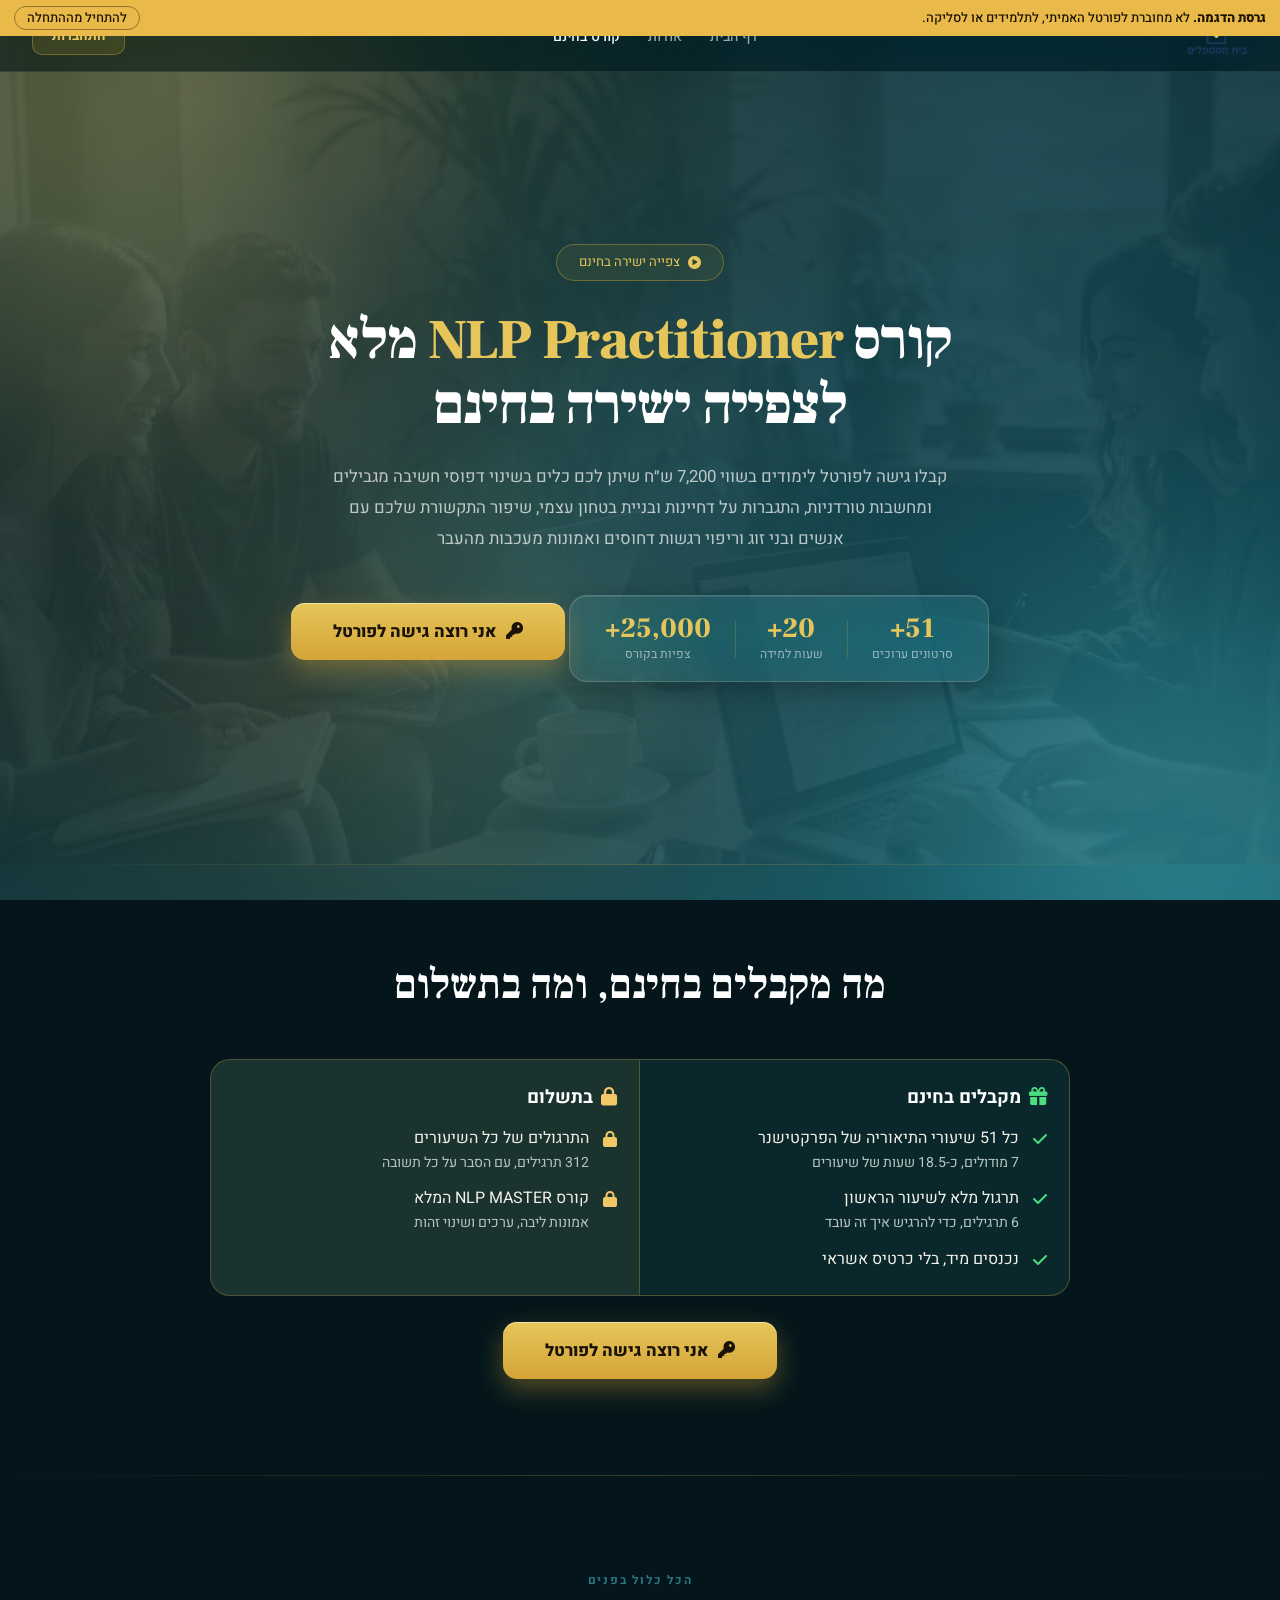
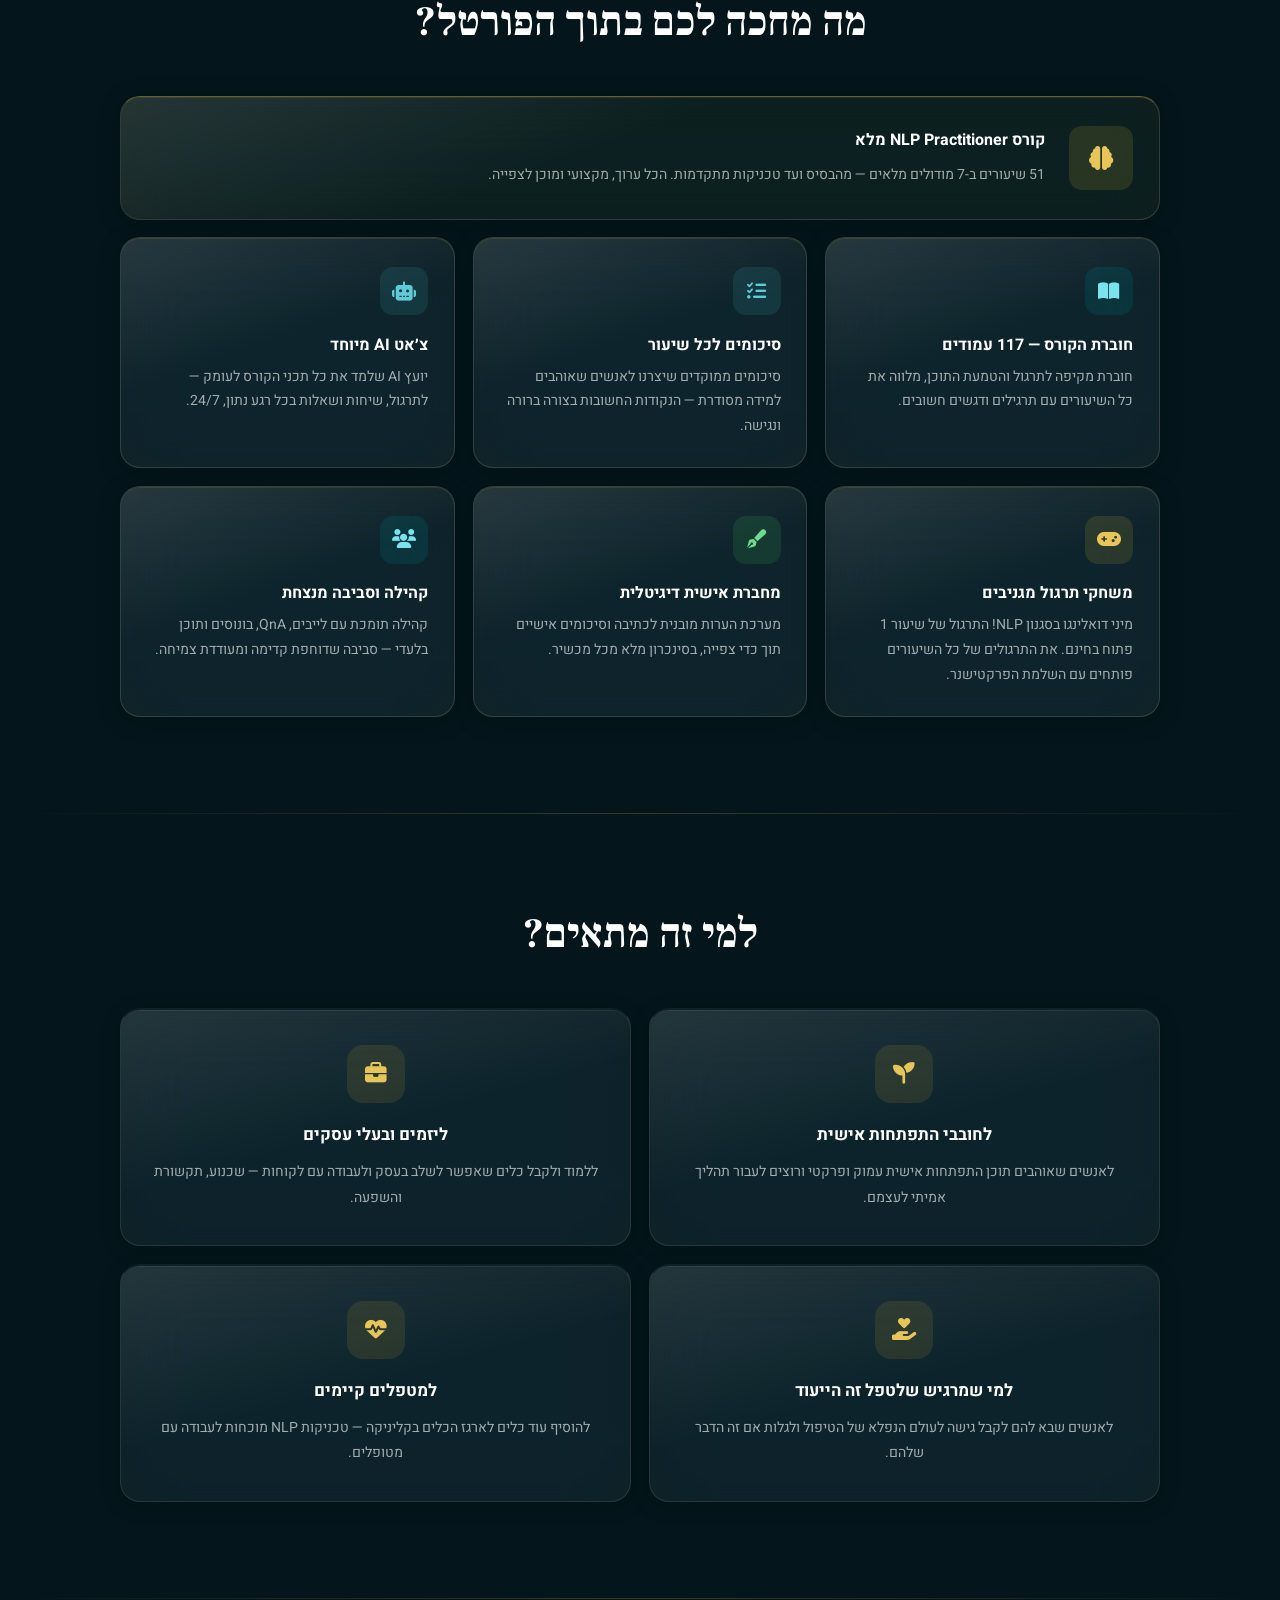
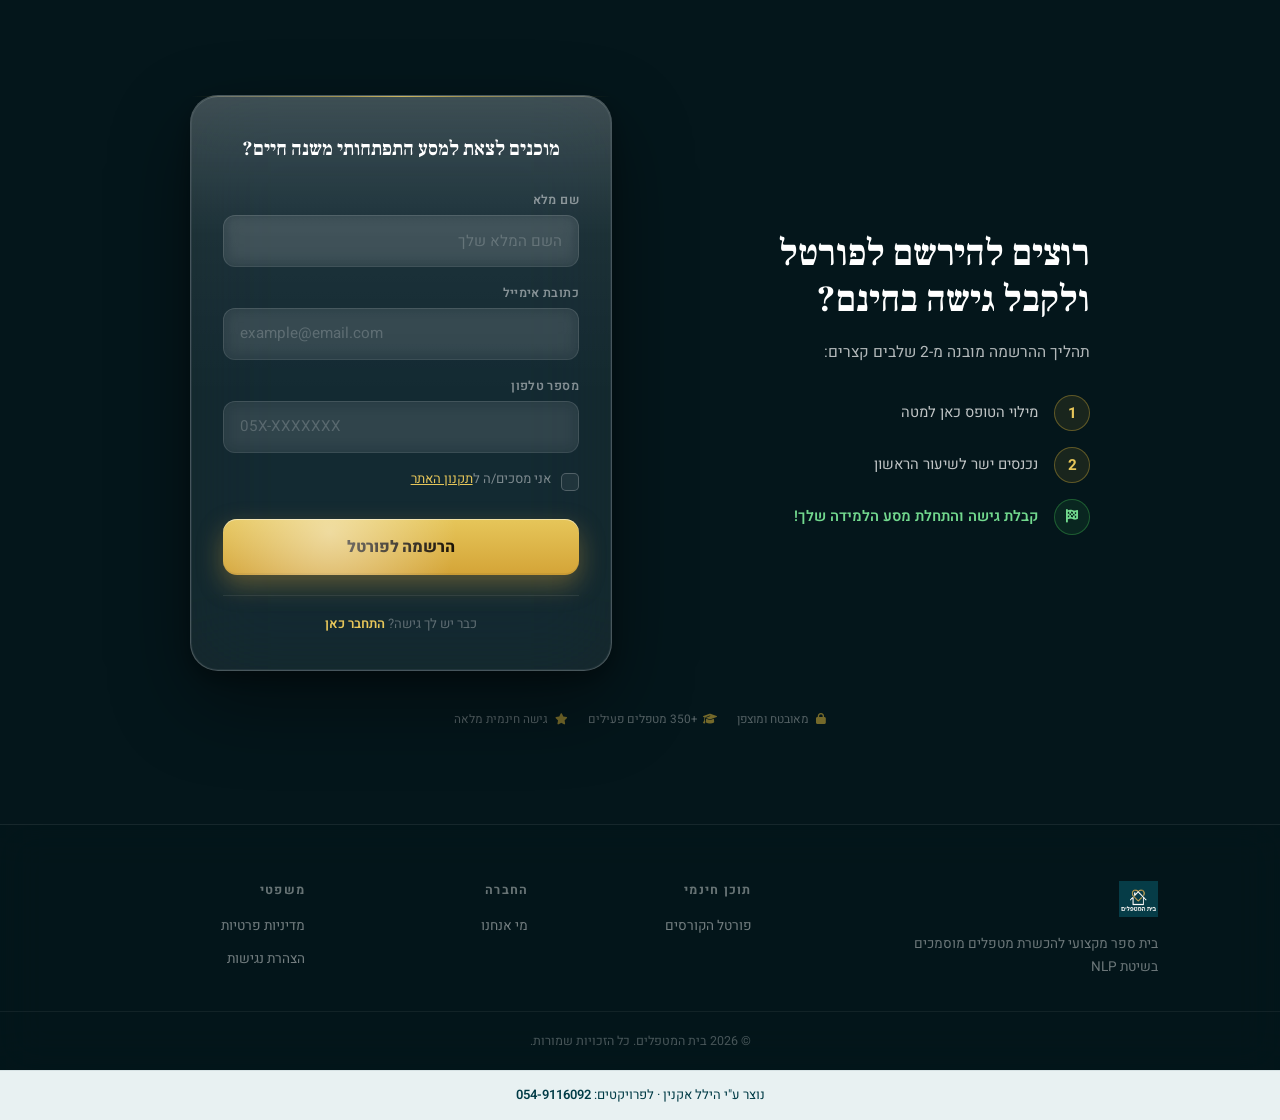
==== pages/free-portal.html @ 1d609da8 "דמו: מודל מכירה חדש לבית המטפלים (עותק של הפורטל החי 76765b6, בלי מסד ובלי סליקה) Co-Authored-By: Cl" ====
<!DOCTYPE html>
<html lang="he" dir="rtl">
<head>
    <meta charset="UTF-8">
    <meta name="viewport" content="width=device-width, initial-scale=1.0, maximum-scale=5, viewport-fit=cover">
    <link rel="preconnect" href="https://fonts.googleapis.com" crossorigin>
    <link rel="preconnect" href="https://fonts.gstatic.com" crossorigin>
    <!-- The hero is a CSS background, so the browser only finds it after the CSS
         parses — and it is this page's LCP element. Start it with the HTML. -->
    <link rel="preload" as="image" href="../assets/free-portal-hero.webp" fetchpriority="high">
    <meta name="theme-color" content="#003B46">
    <meta name="apple-mobile-web-app-capable" content="yes">
    <meta name="apple-mobile-web-app-status-bar-style" content="black">
    <meta property="og:title" content="פורטל הלמידה של בית המטפלים — הכשרת NLP Practitioner">
    <meta property="og:description" content="קורס NLP Practitioner מלא לצפייה ישירה בחינם — 51+ סרטונים, 20+ שעות למידה. קבלו גישה לפורטל לימודים בשווי 7,200 ש״ח">
    <meta property="og:type" content="website">
    <meta property="og:url" content="https://www.therapist-home.com/pages/free-portal.html">
    <meta property="og:image" content="https://www.therapist-home.com/assets/logo.png">
    <meta property="og:locale" content="he_IL">
    
    <link rel="apple-touch-icon" href="/assets/pwa/apple-touch-icon-180.png">
    <title>פורטל הלמידה של בית המטפלים | הכשרת NLP Practitioner</title>
    <meta name="description" content="קורס NLP Practitioner מלא לצפייה ישירה בחינם — 51+ סרטונים, 20+ שעות למידה. קבלו גישה לפורטל לימודים בשווי 7,200 ש״ח">

    

    <link href="https://fonts.googleapis.com/css2?family=Frank+Ruhl+Libre:wght@500;700;900&family=Heebo:wght@300;400;500;600;700;800&display=swap" rel="stylesheet">
    <link rel="stylesheet" href="https://cdnjs.cloudflare.com/ajax/libs/font-awesome/6.5.1/css/all.min.css" media="print" onload="this.media='all'">

    <!-- Capture ?ref= param BEFORE auth redirect -->
    <script>
        (function(){try{var p=new URLSearchParams(location.search);var r=p.get('ref');
        if(r&&r.length>10)localStorage.setItem('referrer_data',JSON.stringify({referrer_id:r,captured_at:Date.now()}));
        }catch(e){}})();
    </script>

    <!-- Early auth redirect -->
    
    <script src="../js/demo-mock.js"></script>
<script src="../js/demo-data.js"></script>
    <script src="../js/supabase-config.js"></script>
    <script>
        (async function() {
            try {
                const sb = window.supabase.createClient(window.SUPABASE_CONFIG.url, window.SUPABASE_CONFIG.anonKey);
                const { data: { session } } = await sb.auth.getSession();
                if (session?.user) {
                    let done = localStorage.getItem('portal_questionnaire_done');
                    if (!done) {
                        // admin/paid_customer never fill the lead questionnaire — let them through
                        try {
                            const { data: profile } = await sb.from('profiles').select('role').eq('id', session.user.id).single();
                            if (profile && (profile.role === 'admin' || profile.role === 'paid_customer')) done = true;
                        } catch (e2) {}
                    }
                    var dest = done ? 'course-library-v2.html' : 'portal-questionnaire.html';
                    var ref = new URLSearchParams(location.search).get('ref');
                    if (ref) dest += (dest.includes('?') ? '&' : '?') + 'ref=' + encodeURIComponent(ref);
                    window.location.href = dest;
                }
            } catch (e) {}
        })();
    </script>

    <link rel="stylesheet" href="../css/accessibility.css">

    <style>
    /* ================================================================
       DESIGN TOKENS — from colors_and_type.css (beit-hametaplim-design-system)
       ================================================================ */
    :root {
      --deep-petrol:   #003B46;
      --muted-teal:    #00606B;
      --dusty-aqua:    #2F8592;
      --frost-white:   #E8F1F2;
      --gold:          #D4AF37;
      --gold-light:    #E6C65A;
      --gold-glow:     rgba(212,175,55,0.25);
      --gradient-gold: linear-gradient(135deg,#D4AF37 0%,#E6C65A 100%);
      --font-display:  'Frank Ruhl Libre', 'Noto Serif Hebrew', Georgia, serif;
      --font-body:     'Heebo', -apple-system, 'Segoe UI', Arial, sans-serif;
      --fs-xs:         0.8rem;
      --lh-tight:      1.1;
      --lh-relaxed:    1.85;
      --tracking-tight: -0.02em;
      --tracking-eyebrow: 0.15em;
      --ease-out:      cubic-bezier(0.16,1,0.3,1);
      --t-fast:        0.2s;
      --t-base:        0.3s;
      /* ── motion pass tokens ── */
      --ease-standard:   cubic-bezier(.2,0,0,1);
      --ease-decelerate: cubic-bezier(.16,1,.3,1);
      --ease-accelerate: cubic-bezier(.4,0,1,1);
      --ease-emphasis:   cubic-bezier(.34,1.4,.5,1);
      --ease-anticipate: cubic-bezier(.5,-0.35,.7,.45);
      --dur-1: .12s; --dur-2: .2s; --dur-3: .32s; --dur-4: .5s; --dur-5: .7s;
      --stagger: 60ms;
    }

    /* ================================================================
       BASE RESET
       ================================================================ */
    *, *::before, *::after { box-sizing: border-box; margin: 0; padding: 0; }
    html { -webkit-text-size-adjust: 100%; direction: rtl; }
    body {
      font-family: var(--font-body);
      background: #04161b;
      color: #fff;
      min-height: 100vh;
      overflow-x: hidden;
      -webkit-font-smoothing: antialiased;
    }
    @supports (padding-bottom: env(safe-area-inset-bottom)) {
      body { padding-bottom: env(safe-area-inset-bottom); }
    }
    input, button, select, textarea {
      -webkit-appearance: none; appearance: none;
      font-size: 16px; touch-action: manipulation;
    }
    button { -webkit-tap-highlight-color: transparent; cursor: pointer; }
    a { color: inherit; text-decoration: none; }

    /* ================================================================
       ATMOSPHERIC BACKGROUND — copied exactly from signup.html
       ================================================================ */
    .atmos {
      position: fixed; inset: 0; overflow: hidden;
      pointer-events: none; z-index: 0;
    }
    .atmos__base {
      position: absolute; inset: 0;
      background:
        radial-gradient(ellipse at 12% 8%,  rgba(230,198,90,.15),  transparent 50%),
        radial-gradient(ellipse at 88% 92%, rgba(47,133,146,.32),  transparent 55%),
        radial-gradient(ellipse at 78% 18%, rgba(63,170,187,.16),  transparent 45%),
        radial-gradient(ellipse at 22% 78%, rgba(139,75,12,.20),   transparent 50%),
        linear-gradient(160deg, #041d22 0%, #062831 38%, #0a3d48 78%, #0d4a56 100%);
    }
    .atmos__blob {
      position: absolute; border-radius: 50%;
      filter: blur(120px); mix-blend-mode: screen; will-change: transform;
    }
    .atmos__blob--a {
      width: 540px; height: 540px; background: #E6C65A; opacity: .28;
      top: -160px; inset-inline-end: -160px;
      animation: floatA 26s ease-in-out infinite;
    }
    .atmos__blob--b {
      width: 480px; height: 480px; background: #2F8592; opacity: .4;
      bottom: -180px; inset-inline-start: -150px;
      animation: floatB 32s ease-in-out infinite;
    }
    .atmos__blob--c {
      width: 360px; height: 360px; background: #3FAABB; opacity: .2;
      top: 38%; inset-inline-start: 42%;
      animation: floatC 38s ease-in-out infinite;
    }
    .atmos__blob--d {
      width: 300px; height: 300px; background: #D4AF37; opacity: .15;
      top: 62%; inset-inline-end: 22%;
      animation: floatD 28s ease-in-out infinite;
    }
    @keyframes floatA { 0%,100%{transform:translate(0,0) scale(1)} 50%{transform:translate(-50px,40px) scale(1.08)} }
    @keyframes floatB { 0%,100%{transform:translate(0,0) scale(1)} 50%{transform:translate(60px,-40px) scale(1.06)} }
    @keyframes floatC { 0%,100%{transform:translate(0,0) scale(1)} 50%{transform:translate(-70px,-50px) scale(1.12)} }
    @keyframes floatD { 0%,100%{transform:translate(0,0) scale(1)} 50%{transform:translate(40px,60px) scale(.92)} }
    .atmos__grid {
      position: absolute; inset: 0; opacity: .05; mix-blend-mode: overlay;
      background-image:
        linear-gradient(rgba(255,255,255,.5) 1px, transparent 1px),
        linear-gradient(90deg, rgba(255,255,255,.5) 1px, transparent 1px);
      background-size: 64px 64px;
      mask-image: radial-gradient(ellipse at center, black 30%, transparent 75%);
      -webkit-mask-image: radial-gradient(ellipse at center, black 30%, transparent 75%);
    }
    .atmos__grain {
      position: absolute; inset: 0; opacity: .042; mix-blend-mode: overlay;
      background-image: url("data:image/svg+xml;utf8,<svg xmlns='http://www.w3.org/2000/svg' width='160' height='160'><filter id='n'><feTurbulence type='fractalNoise' baseFrequency='.9' numOctaves='2'/></filter><rect width='100%25' height='100%25' filter='url(%23n)' opacity='.8'/></svg>");
    }
    @media (prefers-reduced-motion: reduce) {
      .atmos__blob { animation: none !important; }
      .fp-hero__eyebrow, .fp-hero__h1, .fp-hero__sub,
      .fp-hero__stats, .fp-hero__cta {
        animation: none !important; opacity: 1 !important; transform: none !important;
      }
      .fp-hero__cta:hover, .fp-hero__cta:active,
      .fp-feature-card:hover, .fp-audience-card:hover,
      .sg-btn-primary:hover:not(:disabled), .sg-btn-primary:active:not(:disabled) {
        transform: none !important;
      }
      [data-reveal] { opacity: 1 !important; transform: none !important; transition: none !important; }
    }

    /* ================================================================
       GLASS CARD — copied exactly from signup.html (.sg-card)
       ================================================================ */
    .sg-card {
      width: 100%; max-width: 440px;
      border-radius: 28px;
      background: rgba(255,255,255,.075);
      backdrop-filter: blur(42px) saturate(180%);
      -webkit-backdrop-filter: blur(42px) saturate(180%);
      border: 1px solid rgba(255,255,255,.22);
      box-shadow:
        0 32px 80px rgba(0,0,0,.42),
        0 8px 20px rgba(0,0,0,.28),
        inset 0 1px 0 rgba(255,255,255,.14),
        inset 0 0 0 1px rgba(255,255,255,.06);
      padding: 2.5rem 2rem 2.25rem;
      position: relative; isolation: isolate;
    }
    .sg-card::before {
      content: '';
      position: absolute; inset: 0; border-radius: inherit; pointer-events: none;
      background: linear-gradient(180deg, rgba(255,255,255,.18) 0%, rgba(255,255,255,.04) 24%, transparent 52%);
    }
    .sg-card::after {
      content: '';
      position: absolute; top: 0; inset-inline: 0; height: 1px;
      border-radius: 28px 28px 0 0;
      background: linear-gradient(90deg,
        transparent 0%, rgba(212,175,55,.55) 35%, rgba(230,198,90,.8) 50%,
        rgba(212,175,55,.55) 65%, transparent 100%);
    }
    @media (prefers-reduced-transparency: reduce) {
      .sg-card { backdrop-filter: none !important; -webkit-backdrop-filter: none !important; background: rgba(10,40,46,.95) !important; }
    }

    /* ================================================================
       FORM ELEMENTS — copied exactly from signup.html
       ================================================================ */
    .sg-field { margin-bottom: 1.05rem; }
    .sg-label {
      display: block; margin-bottom: .42rem;
      font-size: .78rem; font-weight: 600;
      color: rgba(255,255,255,.48);
      letter-spacing: .03em; text-transform: uppercase;
      font-family: var(--font-body);
    }
    .sg-input {
      width: 100%; padding: .88rem 1rem;
      background: rgba(255,255,255,.055);
      border: 1px solid rgba(255,255,255,.12);
      border-radius: 12px; color: #fff;
      font-family: var(--font-body); font-size: .95rem;
      font-weight: 400; line-height: 1.4;
      transition: border-color var(--t-fast) var(--ease-out),
                  background var(--t-fast) var(--ease-out),
                  box-shadow var(--t-fast) var(--ease-out);
      backdrop-filter: blur(8px); -webkit-backdrop-filter: blur(8px);
    }
    .sg-input:focus {
      outline: none;
      border-color: rgba(212,175,55,.55);
      background: rgba(255,255,255,.09);
      box-shadow: 0 0 0 3px rgba(212,175,55,.14);
    }
    .sg-input::placeholder { color: rgba(255,255,255,.2); }

    /* PRIMARY BUTTON — copied exactly from signup.html */
    .sg-btn-primary {
      width: 100%; padding: 1rem 1.5rem; border: none;
      border-radius: 14px;
      background: linear-gradient(180deg, #E6C65A 0%, #D4A437 100%);
      color: #1a1205; font-family: var(--font-body);
      font-size: 1rem; font-weight: 800; letter-spacing: -.01em;
      display: flex; align-items: center; justify-content: center; gap: .55rem;
      position: relative; isolation: isolate; overflow: hidden;
      box-shadow:
        0 10px 26px rgba(212,164,55,.38),
        inset 0 1px 0 rgba(255,255,255,.46),
        inset 0 -2px 0 rgba(0,0,0,.06);
      transition: transform var(--t-fast) var(--ease-out), box-shadow var(--t-fast) var(--ease-out);
    }
    .sg-btn-primary::before {
      content: '';
      position: absolute; inset: 0;
      background: radial-gradient(circle at 30% 25%, rgba(255,255,255,.45), transparent 50%);
      pointer-events: none;
    }
    .sg-btn-primary:hover:not(:disabled) {
      transform: translateY(-2px);
      box-shadow: 0 14px 32px rgba(212,164,55,.48), inset 0 1px 0 rgba(255,255,255,.52);
    }
    .sg-btn-primary:active:not(:disabled) { transform: translateY(0) scale(.97); }
    .sg-btn-primary:disabled { opacity: .5; cursor: not-allowed; }

    /* ALERTS — copied exactly from signup.html */
    .sg-alert {
      display: none; align-items: flex-start; gap: .6rem;
      padding: .85rem 1rem; border-radius: 12px; margin-bottom: 1.1rem;
      font-size: .84rem; font-family: var(--font-body);
      backdrop-filter: blur(12px); -webkit-backdrop-filter: blur(12px);
      animation: alertIn .2s ease both;
    }
    .sg-alert.show { display: flex; }
    .sg-alert--error {
      background: rgba(248,81,73,.1); border: 1px solid rgba(248,81,73,.28); color: #fca5a5;
    }
    .sg-alert--success {
      background: rgba(0,184,148,.08); border: 1px solid rgba(0,184,148,.26); color: #6ee7b7;
    }
    .sg-alert i { margin-top: 1px; flex-shrink: 0; font-size: .85rem; }
    @keyframes alertIn { from{opacity:0;transform:translateY(-6px)} to{opacity:1;transform:translateY(0)} }

    /* SPINNER — copied exactly from signup.html */
    .sg-spinner {
      display: none; width: 18px; height: 18px;
      border: 2.5px solid rgba(26,18,5,.25); border-top-color: #1a1205;
      border-radius: 50%; animation: spin .65s linear infinite; flex-shrink: 0;
    }
    @keyframes spin { to { transform: rotate(360deg); } }

    /* TRUST BAR — copied exactly from signup.html */
    .sg-trust {
      display: flex; align-items: center; justify-content: center;
      gap: 1.25rem; flex-wrap: wrap; max-width: 440px; width: 100%;
    }
    .sg-trust__item {
      display: flex; align-items: center; gap: .4rem;
      font-size: .74rem; color: rgba(255,255,255,.32); font-family: var(--font-body);
    }
    .sg-trust__item i { font-size: .7rem; color: rgba(212,175,55,.55); }

    /* TERMS CHECKBOX */
    .sg-terms-label {
      display: flex; align-items: flex-start; gap: .65rem;
      font-size: .82rem; color: rgba(255,255,255,.45); cursor: pointer; line-height: 1.5;
    }
    .sg-terms-label input[type="checkbox"] {
      width: 18px; height: 18px; margin-top: 3px; flex-shrink: 0; cursor: pointer;
      -webkit-appearance: none; appearance: none;
      background: rgba(255,255,255,.06); border: 1.5px solid rgba(255,255,255,.22);
      border-radius: 5px; position: relative; touch-action: manipulation;
      transition: border-color .2s, background .2s;
    }
    .sg-terms-label input[type="checkbox"]:checked {
      background: var(--gold); border-color: var(--gold);
    }
    .sg-terms-label input[type="checkbox"]:checked::after {
      content: '\2713'; position: absolute; top: 50%; left: 50%;
      transform: translate(-50%,-50%); color: #1a1205; font-size: 11px; font-weight: 700;
    }
    .sg-terms-label a { color: var(--gold-light); text-decoration: underline; }

    /* TURNSTILE */
    #turnstile-container { margin: .75rem 0; display: flex; justify-content: center; }

    /* LOGIN LINK */
    .sg-login-link {
      margin-top: 1.25rem; padding-top: 1.1rem;
      border-top: 1px solid rgba(255,255,255,.08);
      text-align: center; font-size: .82rem; color: rgba(255,255,255,.32);
    }
    .sg-login-link a { color: var(--gold-light); font-weight: 600; }
    .sg-login-link a:hover { color: #fff; }

    /* ================================================================
       NAVBAR — glass overlay
       ================================================================ */
    .nav-glass {
      position: fixed; top: 0; inset-inline: 0; z-index: 100;
      height: 72px;
      display: flex; align-items: center; justify-content: space-between;
      padding: 0 2rem;
      background: rgba(4,22,27,.6);
      backdrop-filter: blur(28px) saturate(180%);
      -webkit-backdrop-filter: blur(28px) saturate(180%);
      border-bottom: 1px solid rgba(255,255,255,.09);
    }
    .nav-glass__logo { display: flex; align-items: center; gap: .6rem; text-decoration: none; }
    .nav-glass__logo img { height: 38px; width: auto; }
    .nav-glass__links {
      display: flex; align-items: center; gap: 1.75rem; list-style: none;
    }
    .nav-glass__links a {
      font-size: .88rem; font-weight: 500; color: rgba(255,255,255,.6);
      transition: color var(--t-fast); white-space: nowrap;
    }
    .nav-glass__links a:hover, .nav-glass__links a.active { color: #fff; }
    .nav-glass__cta {
      padding: .5rem 1.2rem; border-radius: 10px;
      background: rgba(212,175,55,.15); border: 1px solid rgba(212,175,55,.35);
      color: var(--gold-light); font-size: .85rem; font-weight: 700;
      transition: background var(--t-fast), color var(--t-fast);
    }
    .nav-glass__cta:hover { background: rgba(212,175,55,.28); color: #fff; }
    .nav-glass__mobile-btn {
      display: none; background: none; border: none; color: rgba(255,255,255,.7);
      font-size: 1.2rem; padding: .5rem;
    }
    @media (max-width: 768px) {
      .nav-glass__links { display: none; }
      .nav-glass__cta { display: none; }
      .nav-glass__mobile-btn { display: block; }
      .nav-glass { padding: 0 1.25rem; }
    }

    /* ================================================================
       PAGE LAYOUT
       ================================================================ */
    .fp-page { position: relative; z-index: 1; }

    /* ================================================================
       HERO SECTION
       ================================================================ */
    .fp-hero {
      min-height: 92vh;
      display: flex; align-items: center; justify-content: center;
      text-align: center;
      padding: 9rem 1.5rem 5rem;
      position: relative;
    }
    /* subtle hero image */
    .fp-hero__img-bg {
      position: absolute; inset: 0; pointer-events: none;
      background: url('../assets/free-portal-hero.webp') center/cover no-repeat;
      opacity: .08; filter: saturate(.4);
    }
    .fp-hero__content {
      position: relative; z-index: 2; max-width: 760px; margin: 0 auto;
    }

    /* eyebrow badge — same language as sg-card gold line */
    .fp-hero__eyebrow {
      display: inline-flex; align-items: center; gap: .5rem;
      background: rgba(212,175,55,.08);
      border: 1px solid rgba(212,175,55,.38);
      backdrop-filter: blur(16px); -webkit-backdrop-filter: blur(16px);
      border-radius: 50px; padding: .45rem 1.4rem;
      font-size: .82rem; font-family: var(--font-body); color: var(--gold-light);
      margin-bottom: 1.8rem;
      opacity: 0; animation: heroRise var(--dur-4) var(--ease-decelerate) .05s both;
    }

    .fp-hero__h1 {
      font-family: var(--font-display); font-size: clamp(2.2rem,5.5vw,3.5rem);
      font-weight: 900; color: #fff; line-height: 1.15;
      letter-spacing: var(--tracking-tight); margin-bottom: 1.4rem;
      opacity: 0; animation: heroRise var(--dur-4) var(--ease-decelerate) .14s both;
    }
    .fp-hero__h1 .gold { color: var(--gold-light); }

    .fp-hero__sub {
      font-size: 1.05rem; color: rgba(255,255,255,.7); line-height: 1.85;
      max-width: 620px; margin: 0 auto 2.6rem;
      opacity: 0; animation: heroRise var(--dur-4) var(--ease-decelerate) .26s both;
    }

    /* Glass stats bar — same glass language as .sg-card */
    .fp-hero__stats {
      display: inline-flex; align-items: center; gap: 1.5rem;
      background: rgba(255,255,255,.065);
      backdrop-filter: blur(32px) saturate(160%);
      -webkit-backdrop-filter: blur(32px) saturate(160%);
      border: 1px solid rgba(255,255,255,.16);
      border-radius: 18px; padding: 1.1rem 2.2rem; margin-bottom: 2.4rem;
      box-shadow: 0 8px 32px rgba(0,0,0,.28), inset 0 1px 0 rgba(255,255,255,.12);
      opacity: 0; animation: heroRise var(--dur-4) var(--ease-decelerate) .38s both;
    }
    .fp-hero__stat { display: flex; flex-direction: column; align-items: center; gap: .2rem; }
    .fp-hero__stat-n {
      font-family: var(--font-display); font-size: 1.75rem; font-weight: 900;
      color: var(--gold-light); line-height: 1;
    }
    .fp-hero__stat-l { font-size: .76rem; color: rgba(255,255,255,.55); white-space: nowrap; }
    .fp-hero__stat-div { width: 1px; height: 38px; background: rgba(212,175,55,.22); }

    /* CTA — same as .sg-btn-primary but inline */
    .fp-hero__cta {
      display: inline-flex; align-items: center; gap: .65rem;
      background: linear-gradient(180deg, #E6C65A 0%, #D4A437 100%);
      color: #1a1205; font-family: var(--font-body); font-weight: 800; font-size: 1.05rem;
      padding: 1rem 2.6rem; border-radius: 14px; text-decoration: none;
      box-shadow: 0 10px 26px rgba(212,164,55,.38), inset 0 1px 0 rgba(255,255,255,.46);
      transition: transform var(--dur-2) var(--ease-emphasis), box-shadow var(--dur-2) var(--ease-standard);
      opacity: 0; animation: heroRise var(--dur-4) var(--ease-decelerate) .5s both,
                            ctaGlow 3.6s ease-in-out 1.4s infinite;
    }
    .fp-hero__cta:hover {
      transform: translateY(-3px);
      box-shadow: 0 14px 32px rgba(212,164,55,.48), inset 0 1px 0 rgba(255,255,255,.52);
      color: #1a1205;
    }
    .fp-hero__cta:active { transform: translateY(0) scale(.97); }

    @keyframes heroRise {
      from { opacity: 0; transform: translateY(22px); }
      to   { opacity: 1; transform: translateY(0); }
    }
    @keyframes ctaGlow {
      0%, 100% { box-shadow: 0 10px 26px rgba(212,164,55,.38), inset 0 1px 0 rgba(255,255,255,.46); }
      50%      { box-shadow: 0 12px 34px rgba(212,164,55,.6), 0 0 22px rgba(230,198,90,.35), inset 0 1px 0 rgba(255,255,255,.5); }
    }

    @keyframes cardIn {
      from { opacity: 0; transform: translateY(24px) scale(.97); }
      to   { opacity: 1; transform: translateY(0) scale(1); }
    }

    /* ================================================================
       SECTION SEPARATOR
       ================================================================ */
    .fp-sep {
      height: 1px;
      background: linear-gradient(90deg, transparent, rgba(212,175,55,.25), transparent);
    }

    /* ================================================================
       FEATURES SECTION
       ================================================================ */
    .fp-features { padding: 6rem 2rem; }
    .fp-section-inner { max-width: 1040px; margin: 0 auto; }
    .fp-section-header { text-align: center; margin-bottom: 3rem; }
    .fp-eyebrow {
      font-size: .74rem; font-weight: 700; letter-spacing: var(--tracking-eyebrow);
      text-transform: uppercase; color: rgba(47,133,146,.85); margin-bottom: .6rem;
    }
    .fp-section-header h2 {
      font-family: var(--font-display); font-size: clamp(1.8rem,4vw,2.6rem);
      font-weight: 700; color: #fff; line-height: 1.2;
    }

    /* Feature cards — glass, same radius/border language as .sg-card */
    .fp-features-grid {
      display: grid; grid-template-columns: repeat(3,1fr); gap: 1.1rem;
    }
    .fp-feature-card {
      background: rgba(255,255,255,.055);
      backdrop-filter: blur(32px) saturate(160%);
      -webkit-backdrop-filter: blur(32px) saturate(160%);
      border: 1px solid rgba(255,255,255,.14);
      border-top: 1px solid rgba(212,175,55,.22);
      border-radius: 20px; padding: 1.8rem 1.6rem;
      position: relative; isolation: isolate;
      transition: transform var(--dur-2) var(--ease-standard),
                  box-shadow var(--dur-2) var(--ease-standard), border-top-color var(--dur-2);
      box-shadow: 0 4px 24px rgba(0,0,0,.2), inset 0 1px 0 rgba(255,255,255,.08);
    }
    .fp-feature-card::before {
      content: '';
      position: absolute; inset: 0; border-radius: inherit; pointer-events: none;
      background: linear-gradient(160deg, rgba(255,255,255,.1) 0%, transparent 45%);
    }
    .fp-feature-card:hover {
      transform: translateY(-3px);
      border-top-color: rgba(212,175,55,.55);
      box-shadow: 0 16px 44px rgba(0,0,0,.3), inset 0 1px 0 rgba(255,255,255,.1);
    }
    /* Highlight card — full width, slightly more prominent */
    .fp-feature-card--highlight {
      grid-column: 1/-1;
      display: grid; grid-template-columns: auto 1fr; gap: 0 1.5rem; align-items: center;
      background: rgba(212,175,55,.055);
      border-top-color: rgba(212,175,55,.45);
    }
    .fp-feature-card--highlight .fp-feature-icon {
      grid-row: 1/3; width: 64px; height: 64px; font-size: 1.5rem; margin-bottom: 0;
    }
    .fp-feature-card--highlight h3 { font-size: 1.15rem; margin-bottom: .2rem; }

    .fp-feature-icon {
      width: 48px; height: 48px; border-radius: 13px;
      display: flex; align-items: center; justify-content: center;
      font-size: 1.2rem; margin-bottom: 1.1rem;
    }
    .fp-feature-icon--gold   { background: rgba(212,175,55,.14); color: var(--gold-light); }
    .fp-feature-icon--teal   { background: rgba(47,133,146,.2);  color: #5ecbd6; }
    .fp-feature-icon--petrol { background: rgba(0,96,107,.28);   color: #7ae3ed; }
    .fp-feature-icon--green  { background: rgba(63,185,80,.15);  color: #72d98e; }

    .fp-feature-card h3 {
      font-family: var(--font-body); font-size: 1rem; font-weight: 700;
      color: #fff; margin-bottom: .5rem; position: relative;
    }
    .fp-feature-card p {
      font-size: .88rem; color: rgba(255,255,255,.62); line-height: 1.75; position: relative;
    }

    /* ================================================================
       AUDIENCE SECTION
       ================================================================ */
    .fp-audience { padding: 6rem 2rem; }
    .fp-audience-grid { display: grid; grid-template-columns: repeat(2,1fr); gap: 1.1rem; }
    .fp-audience-card {
      background: rgba(255,255,255,.05);
      backdrop-filter: blur(32px) saturate(160%);
      -webkit-backdrop-filter: blur(32px) saturate(160%);
      border: 1px solid rgba(255,255,255,.1);
      border-top: 2px solid transparent;
      border-radius: 20px; padding: 2.2rem 1.8rem; text-align: center;
      position: relative; isolation: isolate;
      transition: transform var(--dur-2) var(--ease-standard),
                  box-shadow var(--dur-2) var(--ease-standard), border-top-color var(--dur-2);
      box-shadow: 0 4px 20px rgba(0,0,0,.18), inset 0 1px 0 rgba(255,255,255,.07);
    }
    .fp-audience-card::before {
      content: '';
      position: absolute; inset: 0; border-radius: inherit; pointer-events: none;
      background: linear-gradient(165deg, rgba(255,255,255,.09) 0%, transparent 50%);
    }
    .fp-audience-card:hover {
      transform: translateY(-3px);
      border-top-color: rgba(212,175,55,.5);
      box-shadow: 0 16px 44px rgba(0,0,0,.28), inset 0 1px 0 rgba(255,255,255,.1);
    }
    .fp-audience-icon {
      width: 58px; height: 58px; border-radius: 16px;
      display: flex; align-items: center; justify-content: center;
      font-size: 1.35rem; margin: 0 auto 1.2rem;
      background: rgba(212,175,55,.12); color: var(--gold-light);
      position: relative;
    }
    .fp-audience-card h3 {
      font-size: 1.05rem; font-weight: 700; color: #fff; margin-bottom: .75rem; position: relative;
    }
    .fp-audience-card p {
      font-size: .88rem; color: rgba(255,255,255,.62); line-height: 1.8; position: relative;
    }

    /* ================================================================
       REGISTRATION SECTION
       ================================================================ */
    .fp-register { padding: 6rem 2rem; }
    .fp-register-inner {
      max-width: 900px; margin: 0 auto;
      display: grid; grid-template-columns: 1fr 1fr; gap: 3.5rem; align-items: center;
    }

    /* Info side */
    .fp-register-info { color: #fff; }
    .fp-register-info h2 {
      font-family: var(--font-display); font-size: clamp(1.6rem,4vw,2.3rem);
      font-weight: 700; margin-bottom: 1rem; line-height: 1.25;
    }
    .fp-register-info > p {
      font-size: .97rem; color: rgba(255,255,255,.7); line-height: 1.75; margin-bottom: 1.8rem;
    }
    .fp-steps { display: flex; flex-direction: column; gap: 1rem; }
    .fp-step { display: flex; align-items: center; gap: 1rem; }
    .fp-step-num {
      width: 36px; height: 36px; border-radius: 50%; flex-shrink: 0;
      background: rgba(212,175,55,.1); border: 1px solid rgba(212,175,55,.38);
      color: var(--gold-light); font-weight: 700; font-size: .95rem;
      display: flex; align-items: center; justify-content: center;
    }
    .fp-step-icon {
      width: 36px; height: 36px; border-radius: 50%; flex-shrink: 0;
      background: rgba(63,185,80,.1); border: 1px solid rgba(63,185,80,.38);
      color: #72d98e; font-size: .85rem;
      display: flex; align-items: center; justify-content: center;
    }
    .fp-step-text { font-size: .92rem; color: rgba(255,255,255,.75); line-height: 1.5; }
    .fp-step--final .fp-step-text { color: #72d98e; font-weight: 600; }

    /* Form card — using exact .sg-card */
    .fp-register-card {
      /* extends .sg-card — max-width removed for grid context */
      max-width: none;
    }
    .fp-register-card h3 {
      font-family: var(--font-display); font-size: 1.25rem; font-weight: 700;
      color: #fff; text-align: center; margin-bottom: 1.8rem; position: relative;
    }

    /* ================================================================
       FOOTER — glass
       ================================================================ */
    .fp-footer {
      position: relative; z-index: 2;
      background: rgba(4,22,27,.7);
      backdrop-filter: blur(20px); -webkit-backdrop-filter: blur(20px);
      border-top: 1px solid rgba(255,255,255,.08);
    }
    .fp-footer__inner {
      max-width: 1100px; margin: 0 auto; padding: 3.5rem 2rem 2rem;
      display: grid; grid-template-columns: 2fr 1fr 1fr 1fr; gap: 2.5rem;
    }
    .fp-footer__brand { display: flex; flex-direction: column; gap: 1rem; }
    .fp-footer__logo { display: flex; align-items: center; gap: .6rem; }
    .fp-footer__logo img { height: 36px; width: auto; }
    .fp-footer__brand p { font-size: .85rem; color: rgba(255,255,255,.42); line-height: 1.7; }
    .fp-footer__col h4 {
      font-size: .78rem; font-weight: 700; letter-spacing: .1em; text-transform: uppercase;
      color: rgba(255,255,255,.4); margin-bottom: .9rem;
    }
    .fp-footer__col ul { list-style: none; display: flex; flex-direction: column; gap: .55rem; }
    .fp-footer__col ul a { font-size: .85rem; color: rgba(255,255,255,.45); transition: color var(--t-fast); }
    .fp-footer__col ul a:hover { color: var(--gold-light); }
    .fp-footer__bottom {
      border-top: 1px solid rgba(255,255,255,.06); padding: 1.25rem 2rem;
      text-align: center; font-size: .78rem; color: rgba(255,255,255,.28);
    }

    /* ================================================================
       SCROLL REVEAL
       ================================================================ */
    [data-reveal] {
      opacity: 0; transform: translateY(22px);
      transition: opacity var(--dur-5) var(--ease-decelerate), transform var(--dur-5) var(--ease-decelerate);
    }
    [data-reveal].revealed { opacity: 1; transform: none; }

    /* ================================================================
       RESPONSIVE
       ================================================================ */
    @media (max-width: 768px) {
      /* Hero: only as tall as its content — no forced 100vh that creates gap below CTA */
      .fp-hero {
        min-height: auto;
        align-items: flex-start;
        padding: calc(72px + 2rem) 1.25rem 2.5rem;
      }
      .fp-hero__eyebrow { margin-bottom: .9rem; font-size: .78rem; }
      .fp-hero__h1 { font-size: clamp(1.65rem,6.5vw,2.2rem); margin-bottom: .9rem; }
      /* Truncate long subtitle to 3 lines so CTA stays in view */
      .fp-hero__sub {
        font-size: .9rem; margin-bottom: 1.4rem;
        display: -webkit-box; -webkit-line-clamp: 3; -webkit-box-orient: vertical;
        overflow: hidden;
      }
      .fp-hero__stats { gap: .9rem; padding: .85rem 1.4rem; margin-bottom: 1.4rem; }
      .fp-hero__stat-n { font-size: 1.3rem; }
      .fp-hero__stat-div { height: 30px; }
      .fp-hero__cta { width: 100%; max-width: 340px; justify-content: center; font-size: .97rem; }
      .fp-features, .fp-audience, .fp-register { padding: 4.5rem 1.25rem; }
      .fp-features-grid { grid-template-columns: 1fr; }
      .fp-feature-card--highlight { grid-template-columns: 1fr; text-align: center; }
      .fp-feature-card--highlight .fp-feature-icon { grid-row: auto; margin: 0 auto 1rem; }
      .fp-audience-grid { grid-template-columns: 1fr; }
      .fp-register-inner { grid-template-columns: 1fr; gap: 2.5rem; }
      .fp-register-info h2 { text-align: center; }
      .fp-register-info > p { text-align: center; }
      .fp-steps { max-width: 340px; margin: 0 auto; }
      .fp-footer__inner { grid-template-columns: 1fr 1fr; }
    }
    @media (max-width: 480px) {
      .fp-hero { padding: calc(72px + 1.5rem) 1rem 2.5rem; }
      .fp-hero__h1 { font-size: 1.55rem; }
      .fp-hero__sub { font-size: .86rem; -webkit-line-clamp: 3; margin-bottom: 1.2rem; }
      .fp-hero__stats { gap: .6rem; padding: .75rem .9rem; margin-bottom: 1.2rem; flex-wrap: wrap; justify-content: center; }
      .fp-hero__stat-n { font-size: 1.15rem; }
      .fp-hero__stat-div { height: 24px; }
      .fp-hero__cta { padding: .9rem 1.5rem; font-size: .93rem; }
      .fp-features, .fp-audience, .fp-register { padding: 3.5rem 1rem; }
      .fp-feature-card { padding: 1.5rem 1.3rem; }
      .fp-audience-card { padding: 1.8rem 1.4rem; }
      .sg-card { padding: 2rem 1.5rem; border-radius: 22px; }
      .fp-footer__inner { grid-template-columns: 1fr; padding: 2.5rem 1.25rem 1.5rem; }
    }
    </style>

<!-- ═══ PWA · בית המטפלים · נוסף 2026-08-29 ═══ -->
<link rel="icon" href="/favicon.ico" sizes="any">
<link rel="icon" type="image/png" sizes="32x32" href="/assets/pwa/favicon-32.png">
<link rel="icon" type="image/png" sizes="16x16" href="/assets/pwa/favicon-16.png">
<meta name="mobile-web-app-capable" content="yes">
<meta name="apple-mobile-web-app-title" content="בית המטפלים">

<!-- 28.10.2026: install-prompt.js removed here on purpose (Hillel). On the signup/login pages the add-to-home-screen sheet covered the register button. It still runs inside the portal. -->
<meta name="robots" content="noindex,nofollow">
<style>
.dm-fp-table{display:grid;grid-template-columns:1fr 1fr;max-width:860px;margin:0 auto;border-radius:20px;overflow:hidden;border:1px solid rgba(233,185,73,.3);background:rgba(16,54,56,.6)}
.dm-fp-col{padding:1.5rem 1.4rem;min-width:0}
.dm-fp-col--paid{background:rgba(233,185,73,.07);border-inline-start:1px solid rgba(233,185,73,.25)}
.dm-fp-col h3{margin:0 0 1rem;font-size:1.15rem;display:flex;gap:.5rem;align-items:center;color:#fff}
.dm-fp-col--free h3 i{color:#4ADE80}.dm-fp-col--paid h3 i{color:#F2C766}
.dm-fp-col ul{list-style:none;margin:0;padding:0;display:flex;flex-direction:column;gap:.9rem}
.dm-fp-col li{display:grid;grid-template-columns:18px minmax(0,1fr);gap:.6rem;line-height:1.45;color:#F4F1EA;text-align:right}
.dm-fp-col--free li i{color:#4ADE80;margin-top:.25rem}.dm-fp-col--paid li i{color:#F2C766;margin-top:.25rem}
.dm-fp-col small{display:block;color:#B7C4C2;font-size:.88rem;margin-top:.15rem}
.dm-fp-col b{color:#fff}
@media (max-width:640px){.dm-fp-table{grid-template-columns:1fr}.dm-fp-col--paid{border-inline-start:0;border-top:1px solid rgba(233,185,73,.25)}}
</style>
</head>
<body>

<!-- ATMOSPHERIC BACKGROUND — exact from signup.html -->
<div class="atmos" aria-hidden="true">
  <div class="atmos__base"></div>
  <div class="atmos__blob atmos__blob--a"></div>
  <div class="atmos__blob atmos__blob--b"></div>
  <div class="atmos__blob atmos__blob--c"></div>
  <div class="atmos__blob atmos__blob--d"></div>
  <div class="atmos__grid"></div>
  <div class="atmos__grain"></div>
</div>

<!-- NAVBAR -->
<nav class="nav-glass" aria-label="ניווט ראשי">
  <a href="../index.html" class="nav-glass__logo">
    <img src="../assets/logo.png" alt="בית המטפלים">
  </a>
  <ul class="nav-glass__links">
    <li><a href="../index.html">דף הבית</a></li>
    <li><a href="about.html">אודות</a></li>
    <li><a href="free-portal.html" class="active">קורס בחינם</a></li>
  </ul>
  <a href="login.html" class="nav-glass__cta">התחברות</a>
  <button class="nav-glass__mobile-btn" id="mobileMenuBtn" aria-label="תפריט">
    <i class="fa-solid fa-bars"></i>
  </button>
</nav>

<div class="fp-page">
<main id="main-content">

  <!-- ══════ HERO ══════ -->
  <section class="fp-hero">
    <div class="fp-hero__img-bg" aria-hidden="true"></div>
    <div class="fp-hero__content">
      <div class="fp-hero__eyebrow">
        <i class="fa-solid fa-play-circle"></i>
        צפייה ישירה בחינם
      </div>
      <h1 class="fp-hero__h1">
        קורס <span class="gold">NLP Practitioner</span> מלא<br>לצפייה ישירה בחינם
      </h1>
      <p class="fp-hero__sub">
        קבלו גישה לפורטל לימודים בשווי 7,200 ש״ח שיתן לכם כלים בשינוי דפוסי חשיבה מגבילים ומחשבות טורדניות, התגברות על דחיינות ובניית בטחון עצמי, שיפור התקשורת שלכם עם אנשים ובני זוג וריפוי רגשות דחוסים ואמונות מעכבות מהעבר
      </p>
      <div class="fp-hero__stats" aria-label="נתוני הקורס">
        <div class="fp-hero__stat">
          <span class="fp-hero__stat-n">51+</span>
          <span class="fp-hero__stat-l">סרטונים ערוכים</span>
        </div>
        <div class="fp-hero__stat-div" aria-hidden="true"></div>
        <div class="fp-hero__stat">
          <span class="fp-hero__stat-n">20+</span>
          <span class="fp-hero__stat-l">שעות למידה</span>
        </div>
        <div class="fp-hero__stat-div" aria-hidden="true"></div>
        <div class="fp-hero__stat">
          <span class="fp-hero__stat-n">25,000+</span>
          <span class="fp-hero__stat-l">צפיות בקורס</span>
        </div>
      </div>
      <a href="#register" class="fp-hero__cta">
        <i class="fa-solid fa-key"></i>
        אני רוצה גישה לפורטל
      </a>
    </div>
  </section>

  <div class="fp-sep"></div>
  <!-- ══════ DEMO: FREE vs PAID ══════ -->
  <section class="fp-features dm-fp">
    <div class="fp-section-inner">
      <div class="fp-section-header">
        <h2>מה מקבלים בחינם, ומה בתשלום</h2>
      </div>
      <div class="dm-fp-table">
        <div class="dm-fp-col dm-fp-col--free">
          <h3><i class="fa-solid fa-gift"></i> מקבלים בחינם</h3>
          <ul>
            <li><i class="fa-solid fa-check"></i><span>כל 51 שיעורי התיאוריה של הפרקטישנר<small>7 מודולים, כ-18.5 שעות של שיעורים</small></span></li>
            <li><i class="fa-solid fa-check"></i><span>תרגול מלא לשיעור הראשון<small>6 תרגילים, כדי להרגיש איך זה עובד</small></span></li>
            <li><i class="fa-solid fa-check"></i><span>נכנסים מיד, בלי כרטיס אשראי</span></li>
          </ul>
        </div>
        <div class="dm-fp-col dm-fp-col--paid">
          <h3><i class="fa-solid fa-lock"></i> בתשלום</h3>
          <ul>
            <li><i class="fa-solid fa-lock"></i><span>התרגולים של כל השיעורים<small>312 תרגילים, עם הסבר על כל תשובה</small></span></li>
            <li><i class="fa-solid fa-lock"></i><span>קורס <bdi>NLP MASTER</bdi> המלא<small>אמונות ליבה, ערכים ושינוי זהות</small></span></li>
          </ul>
        </div>
      </div>
      <div style="text-align:center;margin-top:1.6rem"><a href="#register" class="fp-hero__cta"><i class="fa-solid fa-key"></i> אני רוצה גישה לפורטל</a></div>
    </div>
  </section>

  <div class="fp-sep"></div>

  <!-- ══════ FEATURES ══════ -->
  <section class="fp-features">
    <div class="fp-section-inner">
      <div class="fp-section-header" data-reveal>
        <div class="fp-eyebrow">הכל כלול בפנים</div>
        <h2>מה מחכה לכם בתוך הפורטל?</h2>
      </div>
      <div class="fp-features-grid">

        <!-- Highlight -->
        <div class="fp-feature-card fp-feature-card--highlight" data-reveal data-reveal-delay="1">
          <div class="fp-feature-icon fp-feature-icon--gold">
            <i class="fa-solid fa-brain"></i>
          </div>
          <h3>קורס NLP Practitioner מלא</h3>
          <p>51 שיעורים ב-7 מודולים מלאים — מהבסיס ועד טכניקות מתקדמות. הכל ערוך, מקצועי ומוכן לצפייה.</p>
        </div>

        <div class="fp-feature-card" data-reveal data-reveal-delay="2">
          <div class="fp-feature-icon fp-feature-icon--petrol"><i class="fa-solid fa-book-open"></i></div>
          <h3>חוברת הקורס — 117 עמודים</h3>
          <p>חוברת מקיפה לתרגול והטמעת התוכן, מלווה את כל השיעורים עם תרגילים ודגשים חשובים.</p>
        </div>

        <div class="fp-feature-card" data-reveal data-reveal-delay="3">
          <div class="fp-feature-icon fp-feature-icon--teal"><i class="fa-solid fa-list-check"></i></div>
          <h3>סיכומים לכל שיעור</h3>
          <p>סיכומים ממוקדים שיצרנו לאנשים שאוהבים למידה מסודרת — הנקודות החשובות בצורה ברורה ונגישה.</p>
        </div>

        <div class="fp-feature-card" data-reveal data-reveal-delay="4">
          <div class="fp-feature-icon fp-feature-icon--teal"><i class="fa-solid fa-robot"></i></div>
          <h3>צ׳אט AI מיוחד</h3>
          <p>יועץ AI שלמד את כל תכני הקורס לעומק — לתרגול, שיחות ושאלות בכל רגע נתון, 24/7.</p>
        </div>

        <div class="fp-feature-card" data-reveal data-reveal-delay="5">
          <div class="fp-feature-icon fp-feature-icon--gold"><i class="fa-solid fa-gamepad"></i></div>
          <h3>משחקי תרגול מגניבים</h3>
          <p>מיני דואלינגו בסגנון NLP! התרגול של שיעור 1 פתוח בחינם. את התרגולים של כל השיעורים פותחים עם השלמת הפרקטישנר.</p>
        </div>

        <div class="fp-feature-card" data-reveal data-reveal-delay="6">
          <div class="fp-feature-icon fp-feature-icon--green"><i class="fa-solid fa-pen-fancy"></i></div>
          <h3>מחברת אישית דיגיטלית</h3>
          <p>מערכת הערות מובנית לכתיבה וסיכומים אישיים תוך כדי צפייה, בסינכרון מלא מכל מכשיר.</p>
        </div>

        <div class="fp-feature-card" data-reveal data-reveal-delay="7">
          <div class="fp-feature-icon fp-feature-icon--petrol"><i class="fa-solid fa-users"></i></div>
          <h3>קהילה וסביבה מנצחת</h3>
          <p>קהילה תומכת עם לייבים, QnA, בונוסים ותוכן בלעדי — סביבה שדוחפת קדימה ומעודדת צמיחה.</p>
        </div>

      </div>
    </div>
  </section>

  <div class="fp-sep"></div>

  <!-- ══════ AUDIENCE ══════ -->
  <section class="fp-audience">
    <div class="fp-section-inner">
      <div class="fp-section-header" data-reveal>
        <h2>למי זה מתאים?</h2>
      </div>
      <div class="fp-audience-grid">

        <div class="fp-audience-card" data-reveal data-reveal-delay="1">
          <div class="fp-audience-icon"><i class="fa-solid fa-seedling"></i></div>
          <h3>לחובבי התפתחות אישית</h3>
          <p>לאנשים שאוהבים תוכן התפתחות אישית עמוק ופרקטי ורוצים לעבור תהליך אמיתי לעצמם.</p>
        </div>

        <div class="fp-audience-card" data-reveal data-reveal-delay="2">
          <div class="fp-audience-icon"><i class="fa-solid fa-briefcase"></i></div>
          <h3>ליזמים ובעלי עסקים</h3>
          <p>ללמוד ולקבל כלים שאפשר לשלב בעסק ולעבודה עם לקוחות — שכנוע, תקשורת והשפעה.</p>
        </div>

        <div class="fp-audience-card" data-reveal data-reveal-delay="3">
          <div class="fp-audience-icon"><i class="fa-solid fa-hand-holding-heart"></i></div>
          <h3>למי שמרגיש שלטפל זה הייעוד</h3>
          <p>לאנשים שבא להם לקבל גישה לעולם הנפלא של הטיפול ולגלות אם זה הדבר שלהם.</p>
        </div>

        <div class="fp-audience-card" data-reveal data-reveal-delay="4">
          <div class="fp-audience-icon"><i class="fa-solid fa-heart-pulse"></i></div>
          <h3>למטפלים קיימים</h3>
          <p>להוסיף עוד כלים לארגז הכלים בקליניקה — טכניקות NLP מוכחות לעבודה עם מטופלים.</p>
        </div>

      </div>
    </div>
  </section>

  <div class="fp-sep"></div>

  <!-- ══════ REGISTRATION ══════ -->
  <section class="fp-register" id="register">
    <div class="fp-register-inner">

      <!-- Info side -->
      <div class="fp-register-info" data-reveal>
        <h2>רוצים להירשם לפורטל<br>ולקבל גישה בחינם?</h2>
        <p>תהליך ההרשמה מובנה מ-2 שלבים קצרים:</p>
        <div class="fp-steps">
          <div class="fp-step">
            <div class="fp-step-num">1</div>
            <div class="fp-step-text">מילוי הטופס כאן למטה</div>
          </div>
          <div class="fp-step">
            <div class="fp-step-num">2</div>
            <div class="fp-step-text">נכנסים ישר לשיעור הראשון</div>
          </div>
          <div class="fp-step fp-step--final">
            <div class="fp-step-icon"><i class="fa-solid fa-flag-checkered"></i></div>
            <div class="fp-step-text">קבלת גישה והתחלת מסע הלמידה שלך!</div>
          </div>
        </div>
      </div>

      <!-- Glass form card — using exact .sg-card pattern -->
      <div class="sg-card fp-register-card" data-reveal data-reveal-delay="2">
        <h3>מוכנים לצאת למסע התפתחותי משנה חיים?</h3>

        <div class="sg-alert sg-alert--error" id="regError" role="alert">
          <i class="fa-solid fa-circle-exclamation"></i>
          <span id="regErrorText">שגיאה</span>
        </div>
        <div class="sg-alert sg-alert--success" id="regSuccess" role="status">
          <i class="fa-solid fa-circle-check"></i>
          <span id="regSuccessText"></span>
        </div>

        <form id="registerForm" onsubmit="handleRegister(event)" novalidate>

          <div class="sg-field">
            <label class="sg-label" for="reg-name">שם מלא</label>
            <input class="sg-input" type="text" id="reg-name" name="full_name"
                   required placeholder="השם המלא שלך" autocomplete="name">
          </div>

          <div class="sg-field">
            <label class="sg-label" for="reg-email">כתובת אימייל</label>
            <input class="sg-input" type="email" id="reg-email" name="email"
                   required placeholder="example@email.com" autocomplete="email" dir="ltr">
          </div>

          <div class="sg-field">
            <label class="sg-label" for="reg-phone">מספר טלפון</label>
            <input class="sg-input" type="tel" id="reg-phone" name="phone"
                   required placeholder="05X-XXXXXXX" autocomplete="tel"
                   dir="ltr" inputmode="tel" pattern="^0[2-9]\d{7,8}$"
                   title="מספר טלפון ישראלי תקין">
          </div>

          <div class="sg-field">
            <label class="sg-terms-label">
              <input type="checkbox" id="reg-terms-checkbox" required>
              <span>אני מסכים/ה ל<a href="../privacy-policy.html" target="_blank">תקנון האתר</a></span>
            </label>
          </div>

          <div id="turnstile-container"></div>

          <button type="submit" class="sg-btn-primary" id="regSubmitBtn">
            <span class="btn-label">הרשמה לפורטל</span>
            <div class="sg-spinner" id="regSpinner"></div>
          </button>

        </form>

        <div class="sg-login-link">
          כבר יש לך גישה? <a href="login.html">התחבר כאן</a>
        </div>
      </div>

    </div>

    <!-- Trust bar — exact from signup.html -->
    <div class="sg-trust" style="margin: 2.5rem auto 0;" role="list">
      <div class="sg-trust__item" role="listitem">
        <i class="fa-solid fa-lock"></i>
        <span>מאובטח ומוצפן</span>
      </div>
      <div class="sg-trust__item" role="listitem">
        <i class="fa-solid fa-graduation-cap"></i>
        <span>+350 מטפלים פעילים</span>
      </div>
      <div class="sg-trust__item" role="listitem">
        <i class="fa-solid fa-star"></i>
        <span>גישה חינמית מלאה</span>
      </div>
    </div>
  </section>

</main>

<!-- FOOTER -->
<footer class="fp-footer">
  <div class="fp-footer__inner">
    <div class="fp-footer__brand">
      <div class="fp-footer__logo">
        <img src="../assets/logo-square.png" alt="בית המטפלים">
      </div>
      <p>בית ספר מקצועי להכשרת מטפלים מוסמכים<br>בשיטת NLP</p>
    </div>
    <div class="fp-footer__col">
      <h4>תוכן חינמי</h4>
      <ul><li><a href="course-library.html">פורטל הקורסים</a></li></ul>
    </div>
    <div class="fp-footer__col">
      <h4>החברה</h4>
      <ul>
        <li><a href="about.html">מי אנחנו</a></li>
      </ul>
    </div>
    <div class="fp-footer__col">
      <h4>משפטי</h4>
      <ul>
        <li><a href="../privacy-policy.html">מדיניות פרטיות</a></li>
        <li><a href="accessibility.html">הצהרת נגישות</a></li>
      </ul>
    </div>
  </div>
  <div class="fp-footer__bottom">
    <p>&copy; 2026 בית המטפלים. כל הזכויות שמורות.</p>
  </div>
</footer>

</div><!-- /.fp-page -->

<script src="../js/supabase-client.js"></script>
<script src="../js/marketing-tools.js" defer></script>
<script>
    // Force scroll to top (Instagram/FB in-app browser fix)
    if (window.location.hash !== '#register' || document.referrer.includes('instagram') || document.referrer.includes('facebook') || new URLSearchParams(window.location.search).has('fbclid')) {
        history.replaceState(null, '', window.location.pathname + window.location.search);
        window.scrollTo(0, 0);
    }
    setTimeout(() => window.scrollTo(0, 0), 100);

    // Scroll reveal
    const revealEls = document.querySelectorAll('[data-reveal]');
    if (revealEls.length) {
        const obs = new IntersectionObserver((entries) => {
            entries.forEach(e => {
                if (e.isIntersecting) {
                    const delay = e.target.dataset.revealDelay || 0;
                    e.target.style.transitionDelay = (delay * 0.1) + 's';
                    e.target.classList.add('revealed');
                    obs.unobserve(e.target);
                }
            });
        }, { threshold: 0.1 });
        revealEls.forEach(el => obs.observe(el));
    }

    // Pass UTM to course-library links
    (function() {
        const params = new URLSearchParams(window.location.search);
        const utmKeys = ['utm_source','utm_medium','utm_campaign','utm_content','utm_term'];
        const utmParams = new URLSearchParams();
        utmKeys.forEach(k => { if (params.get(k)) utmParams.set(k, params.get(k)); });
        if (utmParams.toString()) {
            document.querySelectorAll('a[href*="course-library"]').forEach(a => {
                const sep = a.href.includes('?') ? '&' : '?';
                a.href = a.href + sep + utmParams.toString();
            });
        }
    })();

    // Turnstile
    window.onloadTurnstileCallback = function() {
        const siteKey = window.SUPABASE_CONFIG?.turnstileSiteKey;
        if (!siteKey) return;
        const container = document.getElementById('turnstile-container');
        if (container) turnstile.render(container, { sitekey: siteKey, appearance: 'interaction-only', theme: 'dark' });
    };
    function getTurnstileToken() {
        if (typeof turnstile === 'undefined') return null;
        const c = document.getElementById('turnstile-container');
        return c ? turnstile.getResponse(c) : null;
    }

    // Registration form
    function showRegError(msg) {
        document.getElementById('regErrorText').textContent = msg;
        document.getElementById('regError').classList.add('show');
        document.getElementById('regSuccess').classList.remove('show');
    }
    function showRegSuccess(msg) {
        document.getElementById('regSuccessText').textContent = msg;
        document.getElementById('regSuccess').classList.add('show');
        document.getElementById('regError').classList.remove('show');
    }
    function setRegLoading(loading) {
        const btn = document.getElementById('regSubmitBtn');
        const spinner = document.getElementById('regSpinner');
        btn.disabled = loading;
        spinner.style.display = loading ? 'block' : 'none';
        btn.querySelector('.btn-label').textContent = loading ? 'נרשם...' : 'הרשמה לפורטל';
    }

    function generateSecurePassword() {
        const chars = 'ABCDEFGHIJKLMNOPQRSTUVWXYZabcdefghijklmnopqrstuvwxyz0123456789!@#$%^&*';
        const arr = new Uint8Array(24);
        crypto.getRandomValues(arr);
        return Array.from(arr, b => chars[b % chars.length]).join('');
    }

    async function handleRegister(e) {
        e.preventDefault();
        if (typeof supabaseClient === 'undefined') return;

        const fullName = document.getElementById('reg-name').value.trim();
        const email    = document.getElementById('reg-email').value.trim();
        const phone    = document.getElementById('reg-phone').value.trim().replace(/[-\s]/g, '');

        if (!fullName || !email || !phone) { showRegError('נא למלא את כל השדות'); return; }
        if (!/^0[2-9]\d{7,8}$/.test(phone)) {
            showRegError('נא להזין מספר טלפון ישראלי תקין (למשל: 0541234567)');
            return;
        }
        const turnstileToken = getTurnstileToken();
        if (!turnstileToken) { showRegError('נא לאמת שאתה לא רובוט'); return; }

        document.getElementById('regError').classList.remove('show');
        setRegLoading(true);

        try {
            const autoPassword = generateSecurePassword();
            const { data, error } = await supabaseClient.auth.signUp({
                email, password: autoPassword,
                options: { data: { full_name: fullName, phone } }
            });
            if (error) throw error;

            if (data.user) {
                await new Promise(r => setTimeout(r, 500));
                const utm = window.getUtmData ? window.getUtmData() : {};
                await supabaseClient.from('profiles').upsert({
                    id: data.user.id, email, full_name: fullName, phone,
                    // role is set by the handle_new_user DB trigger ('student_lead').
                    // (Previously sent `roles: [...]` — a non-existent column that made
                    //  this whole upsert fail silently, dropping the UTM attribution.)
                    utm_source: utm.utm_source || null, utm_medium: utm.utm_medium || null,
                    utm_campaign: utm.utm_campaign || null, utm_content: utm.utm_content || null,
                    utm_term: utm.utm_term || null
                }, { onConflict: 'id' });

                // Transactional welcome WhatsApp — fire-and-forget, never blocks signup.
                // Idempotent server-side (profiles.whatsapp_welcome_sent_at).
                // keepalive: true keeps the request alive past the immediate page
                // navigation to portal-questionnaire.html below — otherwise the
                // browser cancels the in-flight fetch and the Edge Function never runs.
                if (window.SUPABASE_CONFIG?.url) {
                    try {
                        fetch(`${window.SUPABASE_CONFIG.url}/functions/v1/enqueue-welcome`, {
                            method: 'POST',
                            headers: {
                                'Content-Type': 'application/json',
                                'apikey': window.SUPABASE_CONFIG.anonKey
                            },
                            body: JSON.stringify({ profile_id: data.user.id }),
                            keepalive: true
                        }).catch(() => {});
                    } catch (e) { /* non-critical */ }
                }
            }

            if (typeof gtag === 'function') {
                gtag('event', 'generate_lead', {
                    event_category: 'registration', event_label: 'free_portal_signup',
                    method: 'email_form', currency: 'ILS', value: 0
                });
            }
            const leadEventId = window.newCapiEventId ? window.newCapiEventId() : null;
            if (typeof fbq === 'function' && leadEventId) {
                fbq('track', 'Lead', { content_name: 'free_portal_signup' }, { eventID: leadEventId });
            }
            if (window.sendEventToCAPI && leadEventId) {
                const utmData = window.getUtmData ? window.getUtmData() : {};
                window.sendEventToCAPI('Lead', {
                    email, phone,
                    first_name: fullName.split(' ')[0] || fullName,
                    last_name: fullName.split(' ').slice(1).join(' ') || null,
                    external_id: data.user?.id || null
                }, {
                    event_id: leadEventId, content_name: 'free_portal_signup',
                    utm_source: utmData.utm_source || null, utm_medium: utmData.utm_medium || null,
                    utm_campaign: utmData.utm_campaign || null, utm_content: utmData.utm_content || null,
                    utm_term: utmData.utm_term || null
                });
            }

            if (data.session) {
                window.location.href = 'portal-questionnaire.html';
            } else {
                showRegSuccess('נרשמת בהצלחה! שלחנו לך קישור לאימייל — לחצו עליו כדי להיכנס לפורטל');
                setRegLoading(false);
            }
        } catch (err) {
            console.error('Registration error:', err);
            if (err.message && err.message.includes('already registered')) {
                showRegError('כתובת האימייל כבר רשומה — נסו להתחבר');
            } else {
                showRegError('שגיאה בהרשמה — נסו שוב');
            }
            setRegLoading(false);
        }
    }

    document.getElementById('reg-phone')?.addEventListener('keydown', function(e) {
        if (e.key === 'Enter') { e.preventDefault(); document.getElementById('registerForm').requestSubmit(); }
    });

    // Mobile hamburger menu
    (function() {
        const btn = document.getElementById('mobileMenuBtn');
        const links = document.querySelector('.nav-glass__links');
        if (!btn || !links) return;

        const mobileMenu = document.createElement('div');
        mobileMenu.style.cssText = `
            position: fixed; top: 72px; inset-inline: 0; z-index: 99;
            background: rgba(4,22,27,.95); backdrop-filter: blur(28px) saturate(180%);
            -webkit-backdrop-filter: blur(28px) saturate(180%);
            border-bottom: 1px solid rgba(255,255,255,.09);
            padding: 1.5rem 1.5rem 2rem;
            display: none; flex-direction: column; gap: 1.2rem;
        `;
        const navLinks = links.querySelectorAll('a');
        navLinks.forEach(a => {
            const clone = a.cloneNode(true);
            clone.style.cssText = 'font-size: 1.05rem; font-weight: 500; color: rgba(255,255,255,.8); padding: .5rem 0; border-bottom: 1px solid rgba(255,255,255,.06); display: block;';
            clone.addEventListener('click', () => { mobileMenu.style.display = 'none'; btn.innerHTML = '<i class="fa-solid fa-bars"></i>'; });
            mobileMenu.appendChild(clone);
        });
        const ctaLink = document.createElement('a');
        ctaLink.href = 'login.html';
        ctaLink.textContent = 'התחברות';
        ctaLink.style.cssText = 'display: block; text-align: center; padding: .85rem; border-radius: 10px; background: rgba(212,175,55,.15); border: 1px solid rgba(212,175,55,.35); color: #E6C65A; font-weight: 700; font-size: 1rem; margin-top: .5rem;';
        mobileMenu.appendChild(ctaLink);
        document.body.appendChild(mobileMenu);

        btn.addEventListener('click', () => {
            const open = mobileMenu.style.display === 'flex';
            mobileMenu.style.display = open ? 'none' : 'flex';
            btn.innerHTML = open ? '<i class="fa-solid fa-bars"></i>' : '<i class="fa-solid fa-xmark"></i>';
        });
        document.addEventListener('click', e => {
            if (!mobileMenu.contains(e.target) && !btn.contains(e.target)) {
                mobileMenu.style.display = 'none';
                btn.innerHTML = '<i class="fa-solid fa-bars"></i>';
            }
        });
    })();
</script>
    <!-- Site Credit Footer -->
    <style>
      .site-credit { background: #E8F1F2; text-align: center; padding: 14px 16px; font-size: 13px; color: #003B46; border-top: 1px solid rgba(0, 59, 70, 0.08); font-family: 'Heebo', sans-serif; direction: rtl; width: 100%; box-sizing: border-box; margin: 0; }
      .site-credit p { margin: 0; line-height: 1.6; }
      .site-credit a { color: #003B46; text-decoration: none; font-weight: 600; }
      .site-credit a:hover { text-decoration: underline; }
    </style>
    <footer class="site-credit" role="contentinfo">
      <p>נוצר ע"י הילל אקנין · לפרויקטים: <a href="tel:+972549116092" dir="ltr">054-9116092</a></p>
    </footer>
  <script src="../js/demo-ui.js"></script>
<script>
/* DEMO: the sign-up stays in this browser and goes straight to lesson 1. */
function handleRegister(e){
  e.preventDefault();
  var name=document.getElementById('reg-name').value.trim(), email=document.getElementById('reg-email').value.trim();
  var err=document.getElementById('regError'), txt=document.getElementById('regErrorText');
  function bad(m,el){ txt.textContent=m; err.classList.add('show'); err.style.display='flex'; if(el) el.focus(); }
  if(!name) return bad('צריך שם מלא כדי להירשם.',document.getElementById('reg-name'));
  if(!/^[^\s@]+@[^\s@]+\.[^\s@]+$/.test(email)) return bad('כתובת המייל לא נראית תקינה. בדקו שיש בה @ ונקודה.',document.getElementById('reg-email'));
  if(!document.getElementById('reg-terms-checkbox').checked) return bad('צריך לאשר את התקנון כדי להירשם.');
  try{ localStorage.setItem('bvmdemo_name',name.split(' ')[0]); localStorage.setItem('bvmdemo_email',email);
       if(!localStorage.getItem('bvmdemo_signedAt')) localStorage.setItem('bvmdemo_signedAt',String(Date.now())); }catch(_){}
  location.href='course-library.html#m1l1';
}
</script>
</body>
</html>
---- css/accessibility.css ----
/* ==========================================================================
   Accessibility — WCAG 2.4.7 Focus Indicators + Inline Validation
   ========================================================================== */

/* Focus indicators */
a:focus-visible,
button:focus-visible,
input:focus-visible,
select:focus-visible,
textarea:focus-visible,
[tabindex]:focus-visible {
    outline: 2px solid var(--t-gold, #D4AF37);
    outline-offset: 2px;
    box-shadow: 0 0 0 4px var(--t-gold-glow, rgba(212, 175, 55, 0.25));
}

/* Inline validation error states */
.field-error {
    border-color: #FF6F61 !important;
    box-shadow: 0 0 0 3px rgba(255, 111, 97, 0.2) !important;
}

.field-success {
    border-color: #4CAF50 !important;
    box-shadow: 0 0 0 3px rgba(76, 175, 80, 0.2) !important;
}

.error-msg {
    display: none;
    color: #FF6F61;
    font-size: 0.85rem;
    margin-top: 0.4rem;
    font-weight: 500;
}

.error-msg.show {
    display: block;
}

/* Skip to content */
.skip-link {
    position: absolute;
    top: -40px;
    right: 0;
    background: var(--t-gold, #D4AF37);
    color: var(--t-deep-petrol, #003B46);
    padding: 8px 16px;
    z-index: 10000;
    font-weight: 700;
    border-radius: 0 0 8px 8px;
    transition: top 0.2s;
}

.skip-link:focus {
    top: 0;
}

/* Minimal form-page navigation bar */
.form-nav {
    display: flex;
    justify-content: space-between;
    align-items: center;
    padding: 10px 20px;
    background: var(--t-deep-petrol, #003B46);
    color: white;
    font-family: 'Heebo', sans-serif;
    font-size: 0.85rem;
}

.form-nav a {
    color: rgba(255, 255, 255, 0.8);
    text-decoration: none;
    display: flex;
    align-items: center;
    gap: 6px;
    transition: color 0.2s;
}

.form-nav a:hover {
    color: var(--t-gold, #D4AF37);
}

.form-nav .form-nav-logo {
    color: var(--t-gold, #D4AF37);
    font-weight: 700;
    font-size: 0.95rem;
}

/* Breadcrumb for multi-step flows */
.form-breadcrumb {
    display: flex;
    align-items: center;
    gap: 6px;
    padding: 8px 20px;
    background: var(--t-frost-white, #E8F1F2);
    font-size: 0.8rem;
    color: var(--t-muted-teal, #00606B);
    font-family: 'Heebo', sans-serif;
}

.form-breadcrumb a {
    color: var(--t-deep-petrol, #003B46);
    text-decoration: none;
    font-weight: 500;
}

.form-breadcrumb a:hover {
    text-decoration: underline;
}

.form-breadcrumb .separator {
    color: var(--t-dusty-aqua, #2F8592);
}

.form-breadcrumb .current {
    font-weight: 600;
    color: var(--t-deep-petrol, #003B46);
}

/* ===== Touch Targets (WCAG 2.5.8 — minimum 44×44px) ===== */
@media (pointer: coarse) {
    button,
    [type="submit"],
    [type="button"],
    a.btn,
    .btn,
    .checkbox-group,
    .checkbox-item {
        min-height: 44px;
    }

    input[type="checkbox"],
    input[type="radio"] {
        min-width: 20px;
        min-height: 20px;
    }
}

/* ===== Reduced Motion ===== */
@media (prefers-reduced-motion: reduce) {
    .particles,
    .particle {
        display: none !important;
    }
}

/* ===== Unified Border-Radius Tokens ===== */
:root {
    --radius-btn: 10px;
    --radius-card: 12px;
    --radius-modal: 16px;
    --radius-pill: 50px;
}
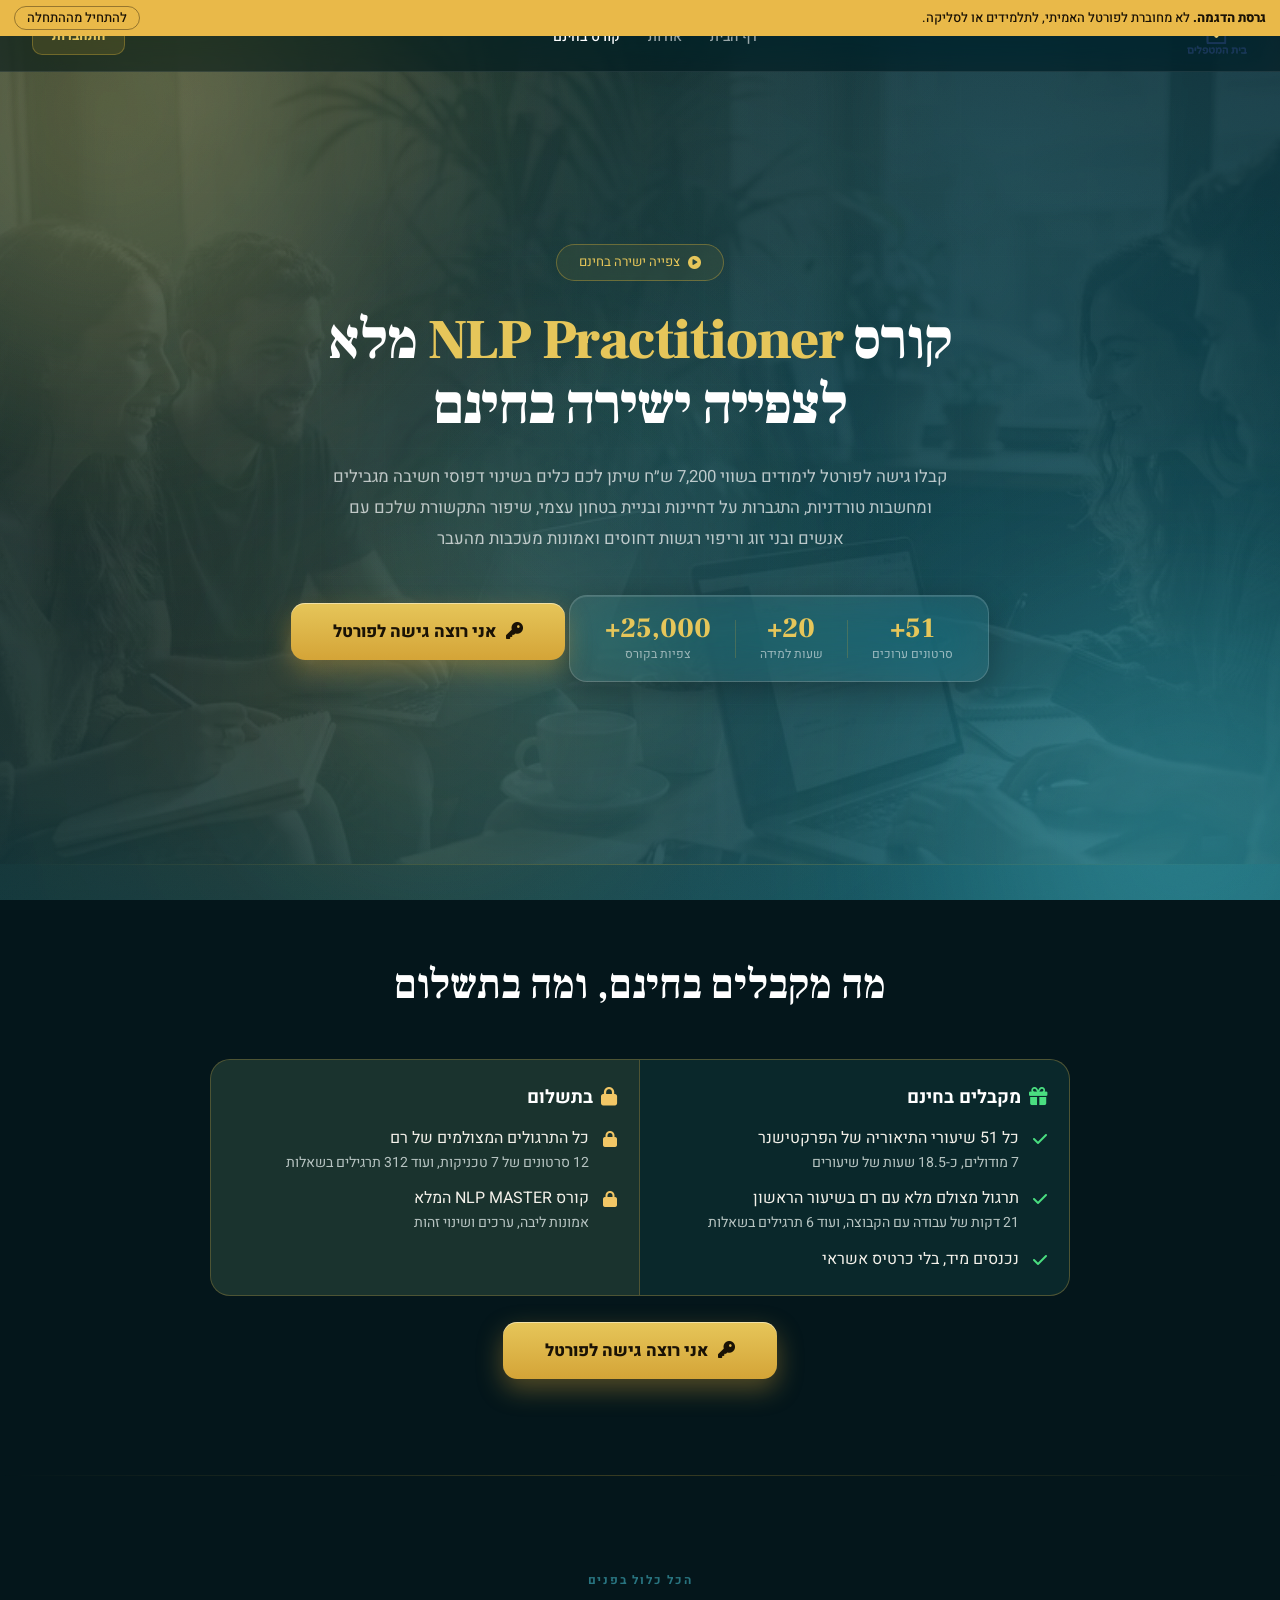
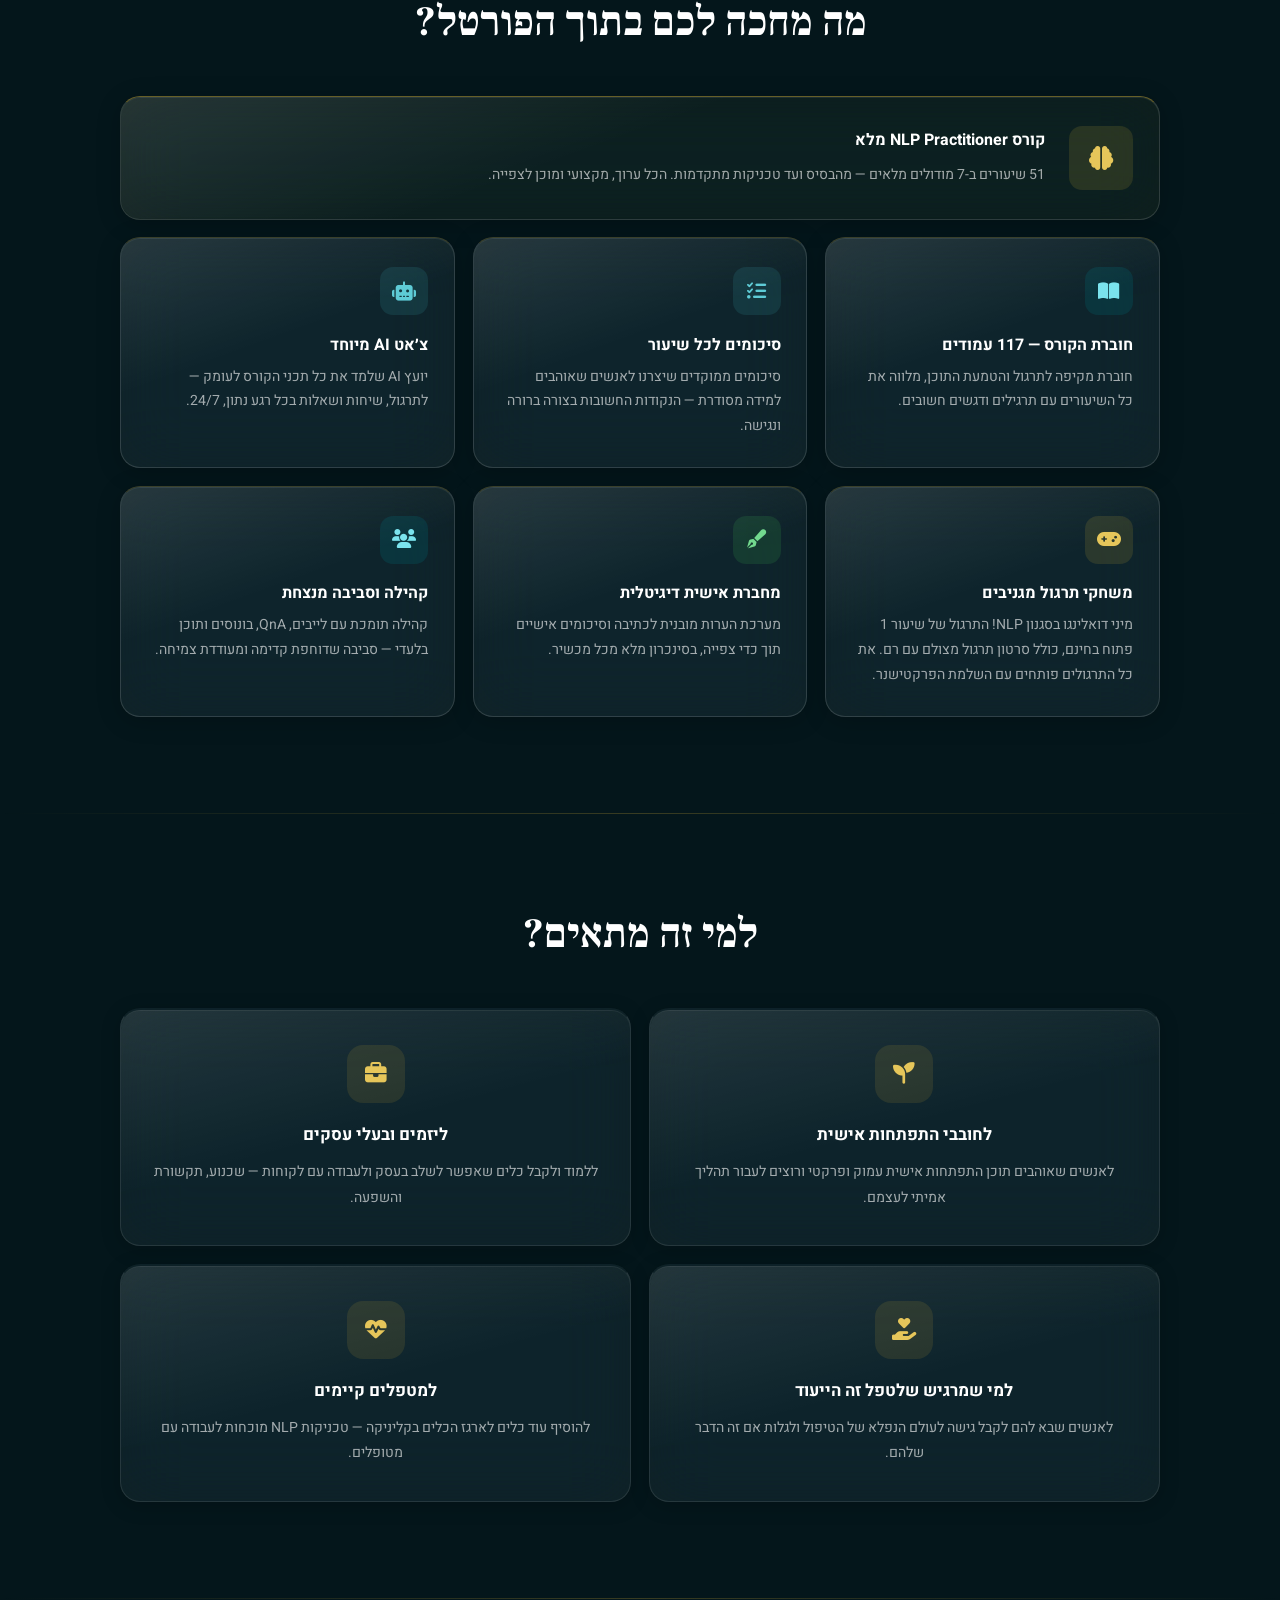
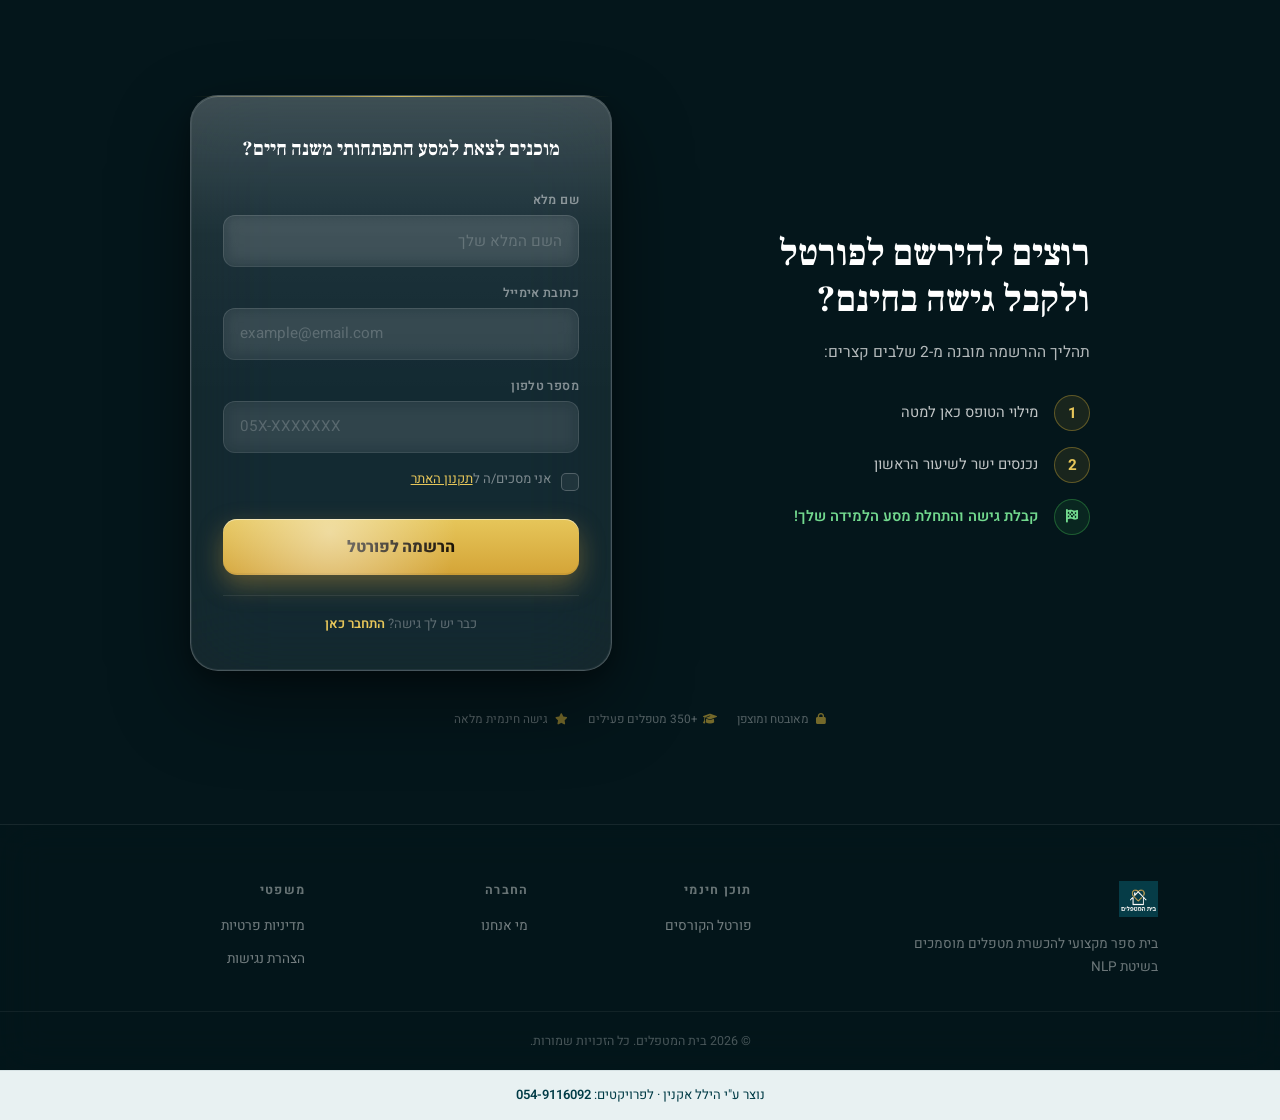
==== commit 9720b05c: "דמו: סרטוני תרגול מצולמים של רם (שיעור 1 פתוח, משיעור 2 תצוגה של 45 שניות ונעילה) Co-Authored-By: Cl" ====
--- a/pages/free-portal.html
+++ b/pages/free-portal.html
@@ -854,14 +854,14 @@
           <h3><i class="fa-solid fa-gift"></i> מקבלים בחינם</h3>
           <ul>
             <li><i class="fa-solid fa-check"></i><span>כל 51 שיעורי התיאוריה של הפרקטישנר<small>7 מודולים, כ-18.5 שעות של שיעורים</small></span></li>
-            <li><i class="fa-solid fa-check"></i><span>תרגול מלא לשיעור הראשון<small>6 תרגילים, כדי להרגיש איך זה עובד</small></span></li>
+            <li><i class="fa-solid fa-check"></i><span>תרגול מצולם מלא עם רם בשיעור הראשון<small>21 דקות של עבודה עם הקבוצה, ועוד 6 תרגילים בשאלות</small></span></li>
             <li><i class="fa-solid fa-check"></i><span>נכנסים מיד, בלי כרטיס אשראי</span></li>
           </ul>
         </div>
         <div class="dm-fp-col dm-fp-col--paid">
           <h3><i class="fa-solid fa-lock"></i> בתשלום</h3>
           <ul>
-            <li><i class="fa-solid fa-lock"></i><span>התרגולים של כל השיעורים<small>312 תרגילים, עם הסבר על כל תשובה</small></span></li>
+            <li><i class="fa-solid fa-lock"></i><span>כל התרגולים המצולמים של רם<small>12 סרטונים של 7 טכניקות, ועוד 312 תרגילים בשאלות</small></span></li>
             <li><i class="fa-solid fa-lock"></i><span>קורס <bdi>NLP MASTER</bdi> המלא<small>אמונות ליבה, ערכים ושינוי זהות</small></span></li>
           </ul>
         </div>
@@ -911,7 +911,7 @@
         <div class="fp-feature-card" data-reveal data-reveal-delay="5">
           <div class="fp-feature-icon fp-feature-icon--gold"><i class="fa-solid fa-gamepad"></i></div>
           <h3>משחקי תרגול מגניבים</h3>
-          <p>מיני דואלינגו בסגנון NLP! התרגול של שיעור 1 פתוח בחינם. את התרגולים של כל השיעורים פותחים עם השלמת הפרקטישנר.</p>
+          <p>מיני דואלינגו בסגנון NLP! התרגול של שיעור 1 פתוח בחינם, כולל סרטון תרגול מצולם עם רם. את כל התרגולים פותחים עם השלמת הפרקטישנר.</p>
         </div>
 
         <div class="fp-feature-card" data-reveal data-reveal-delay="6">
